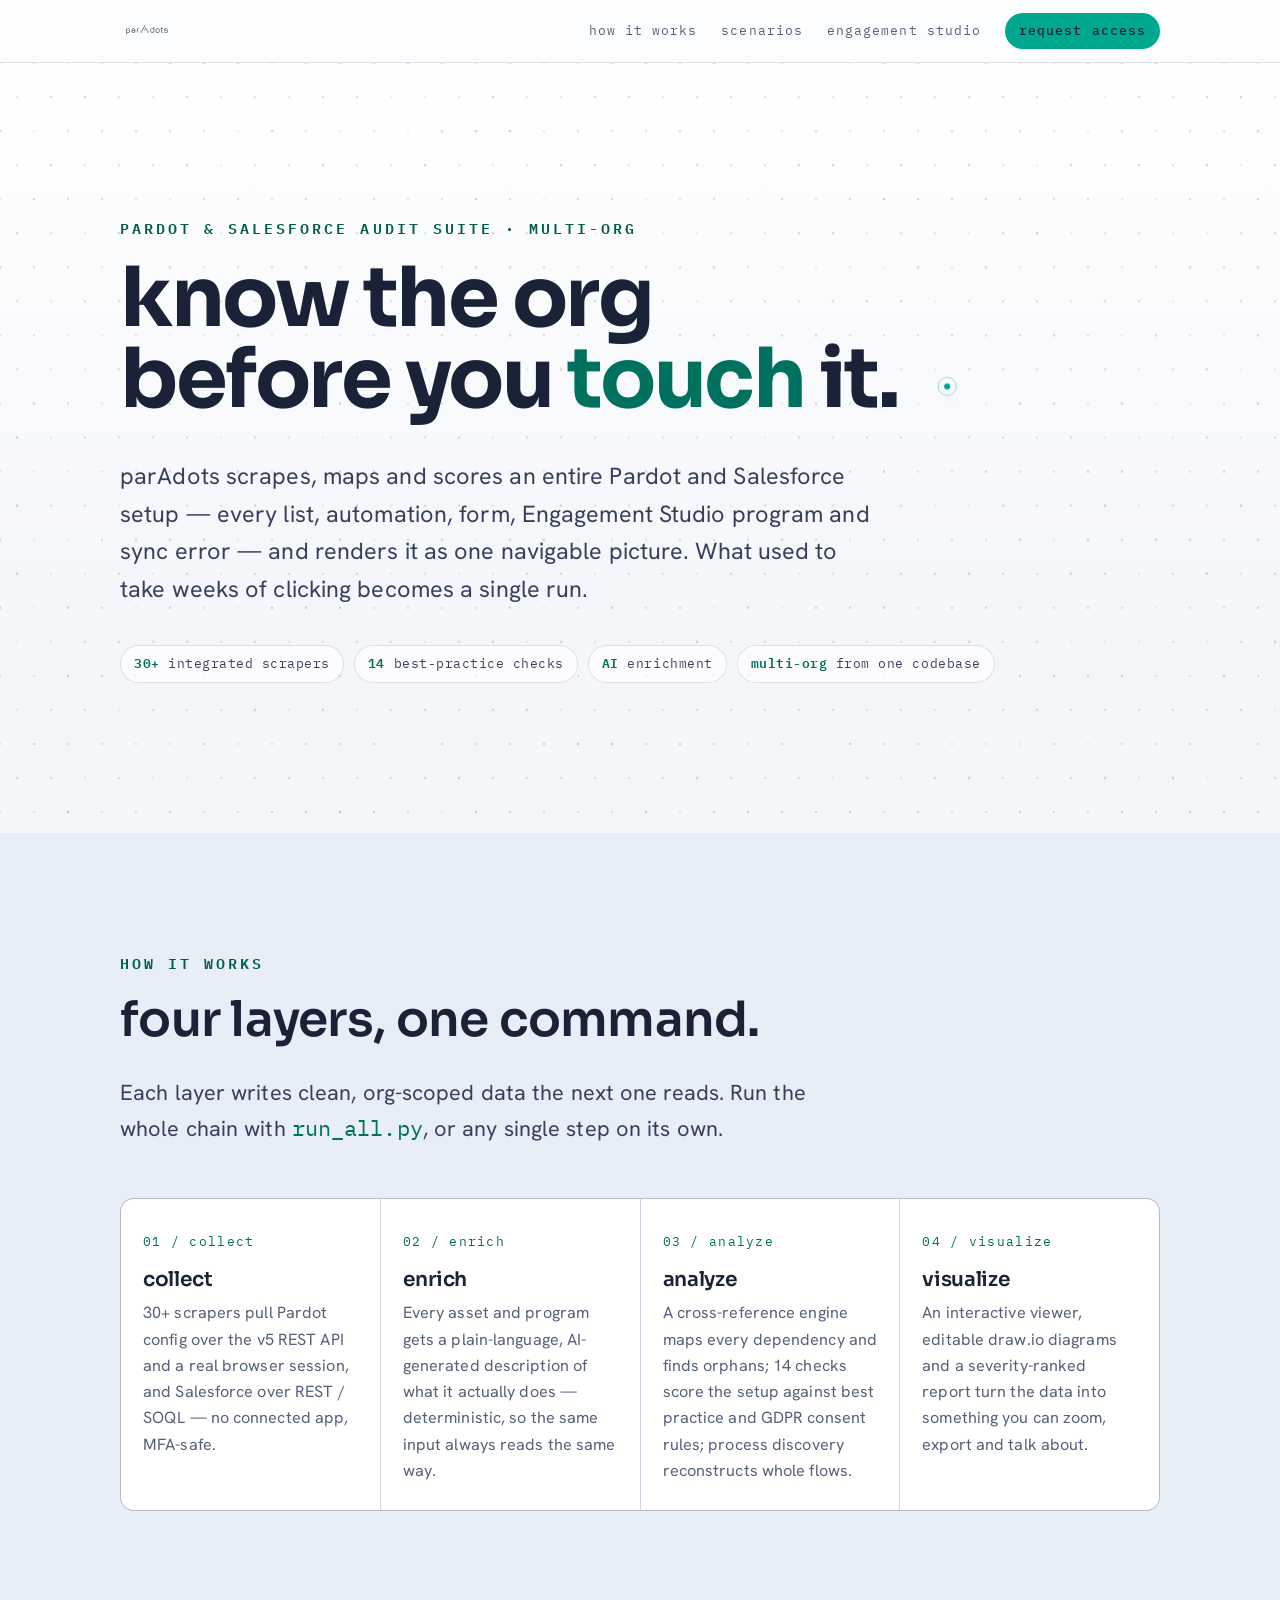
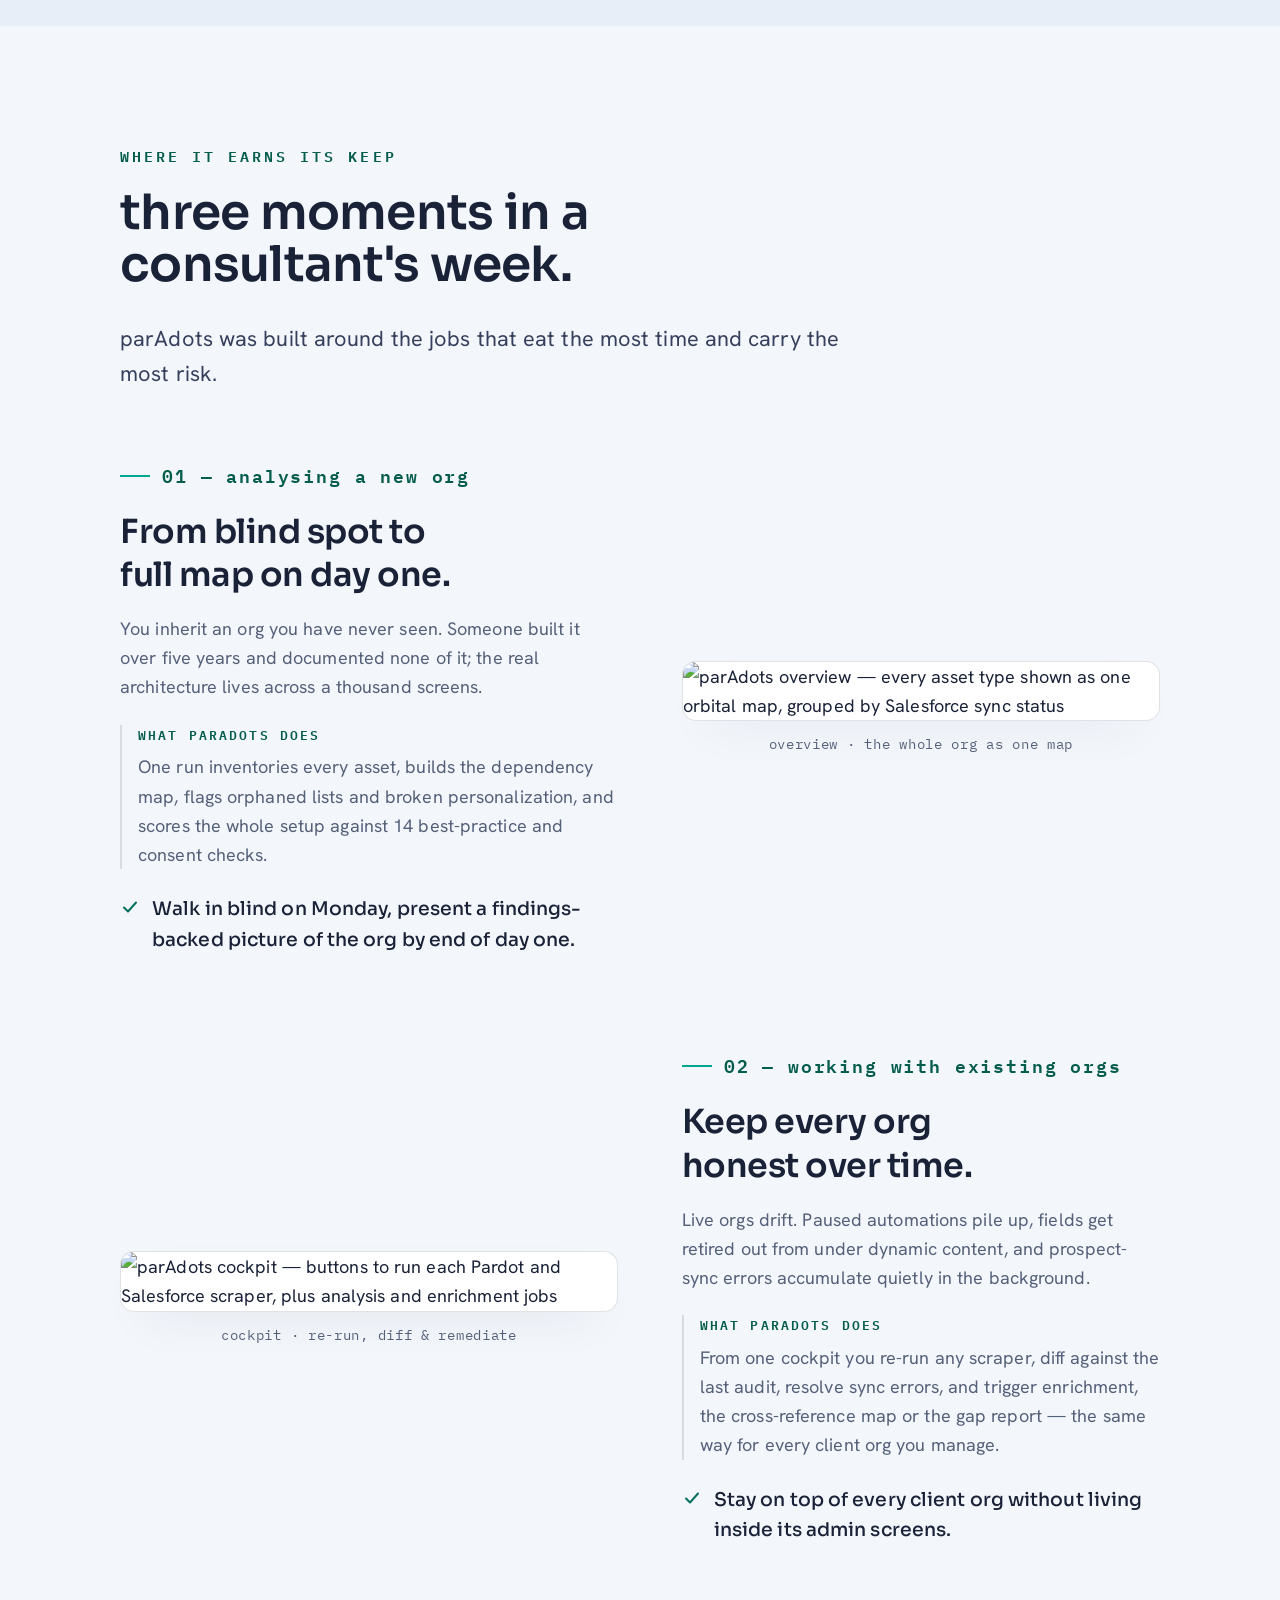
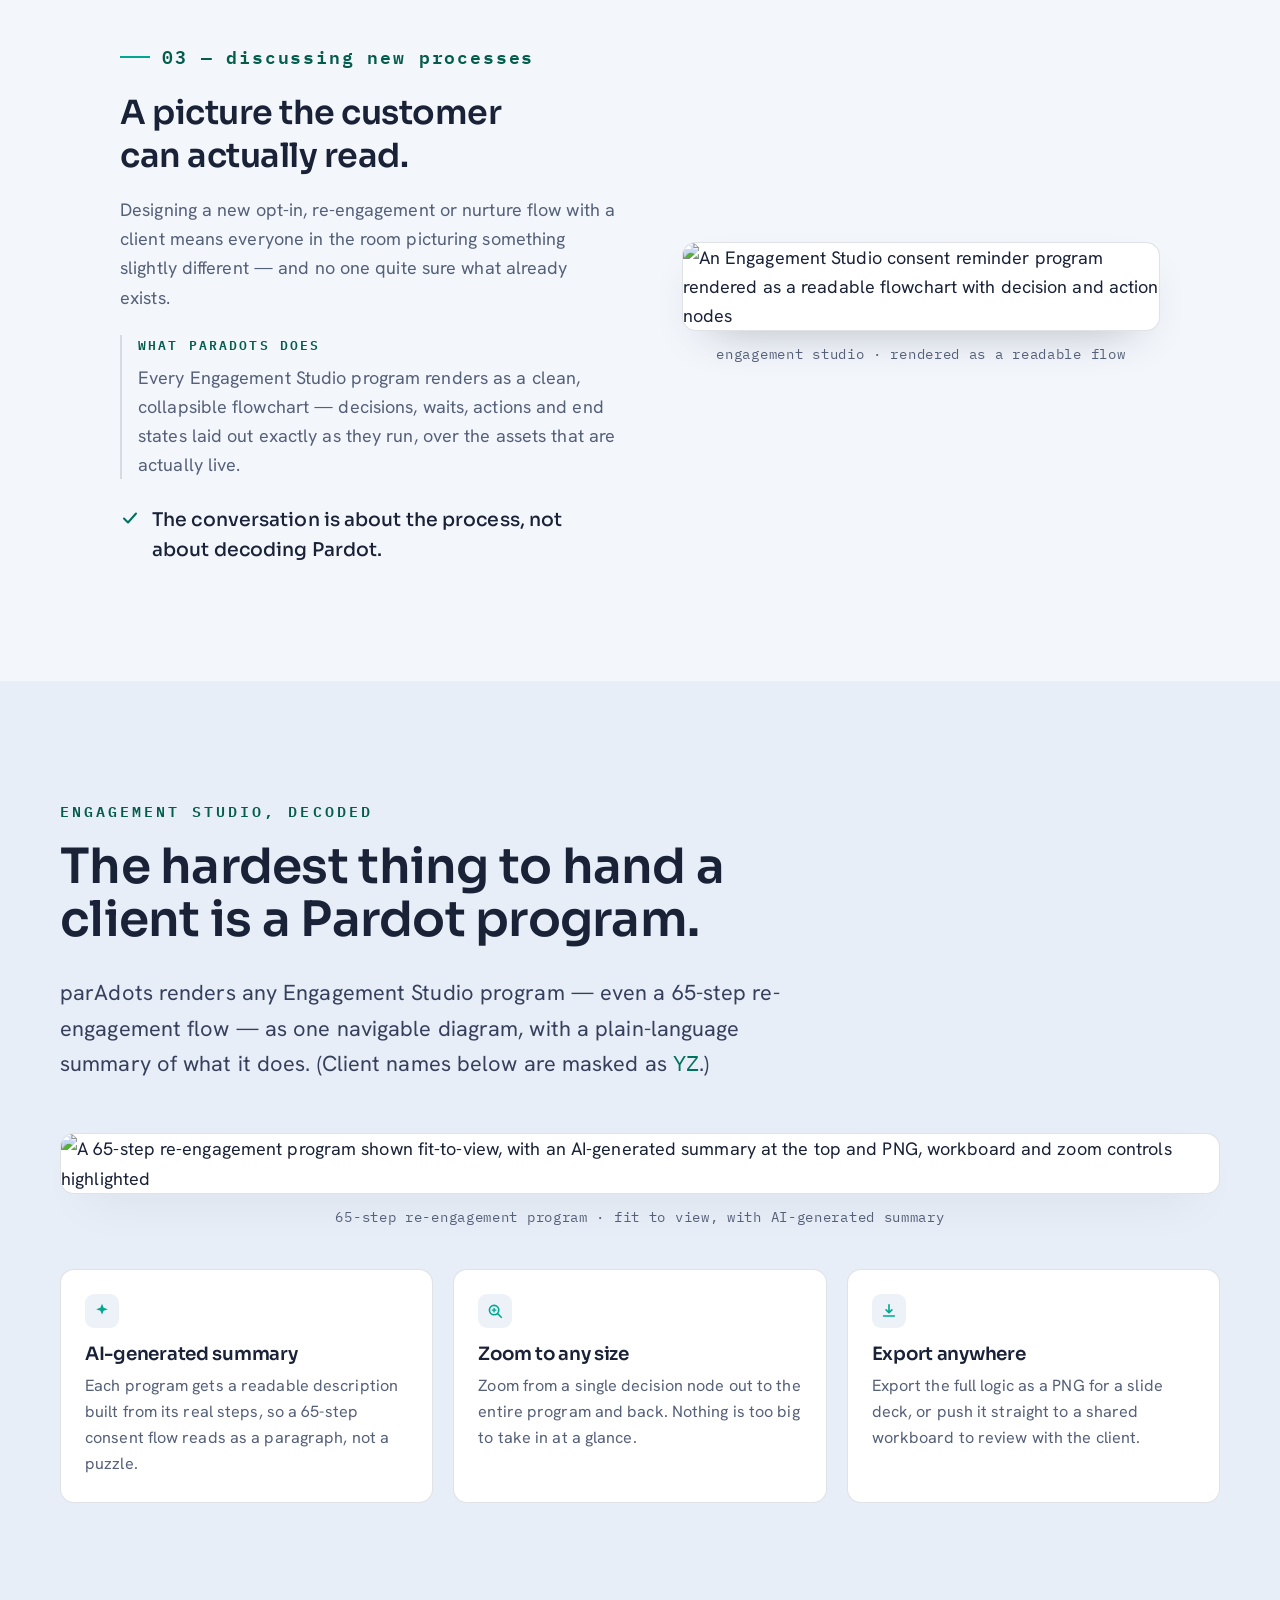
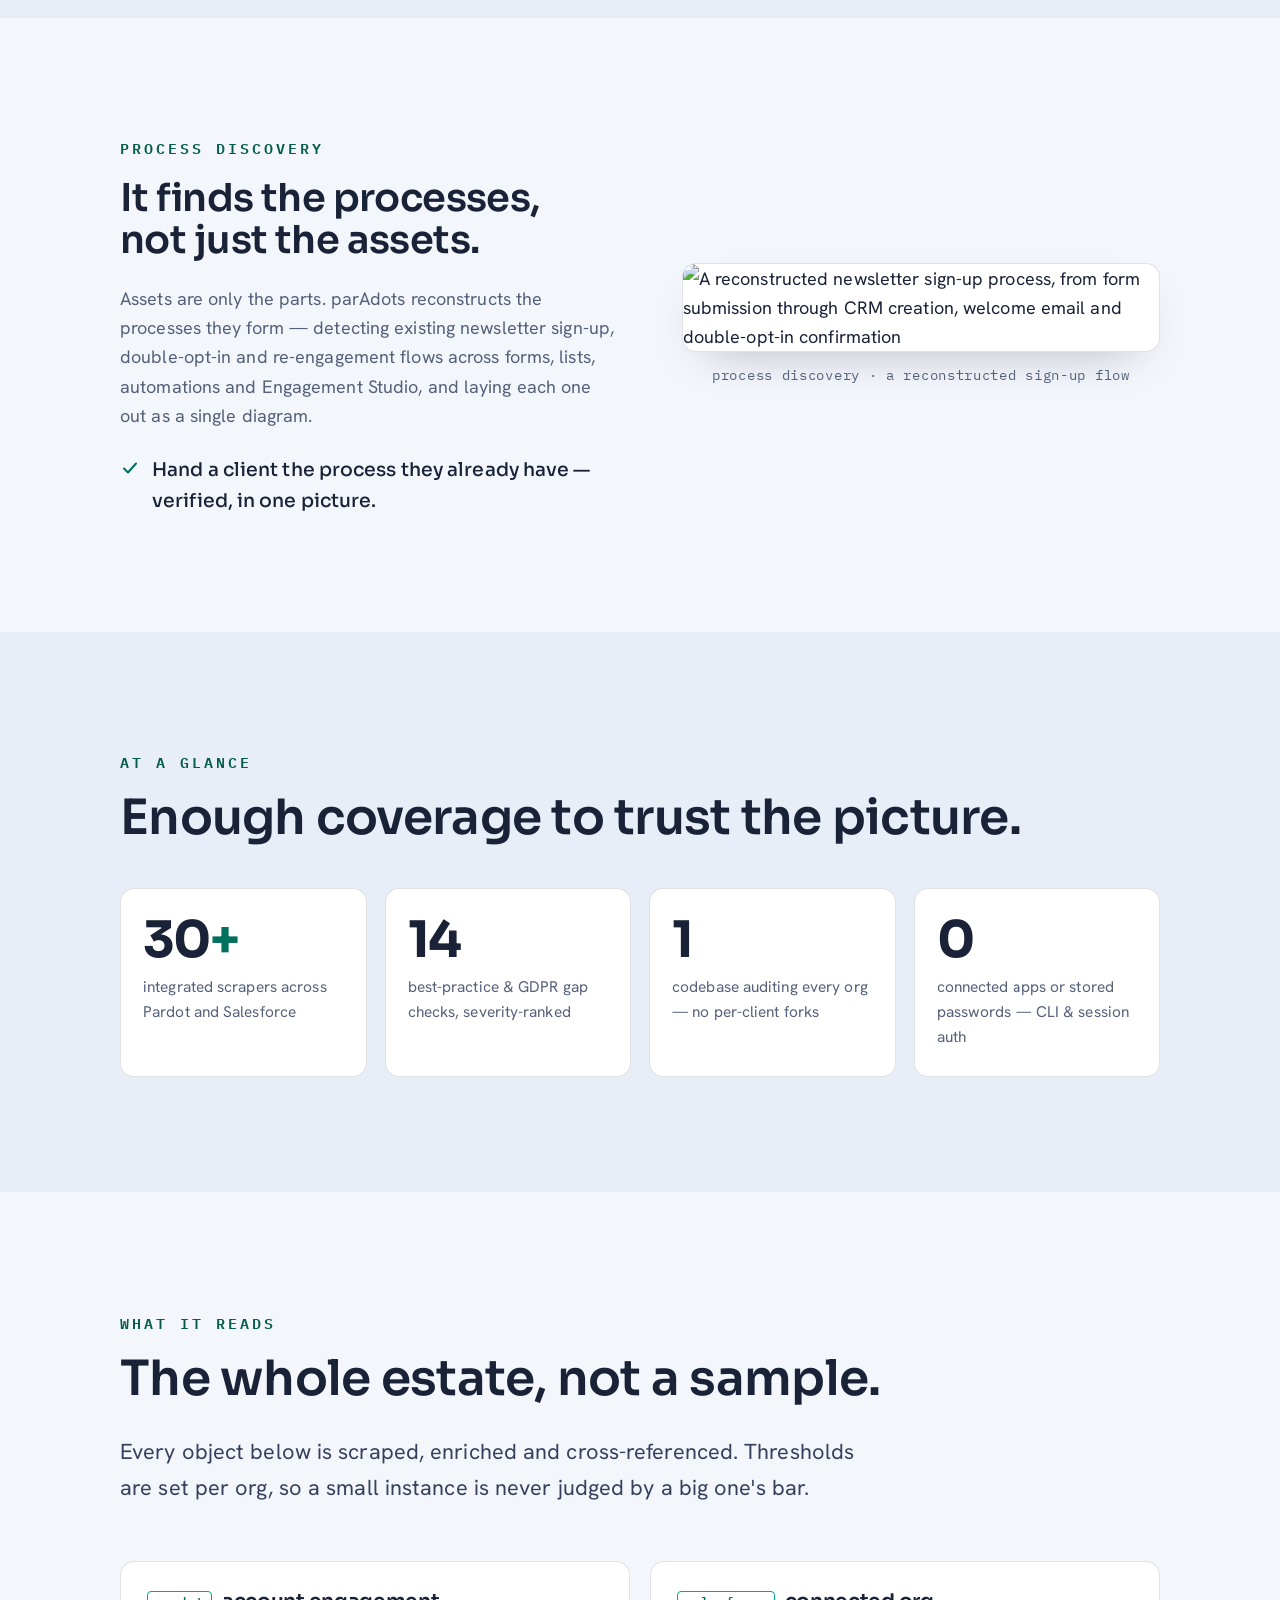
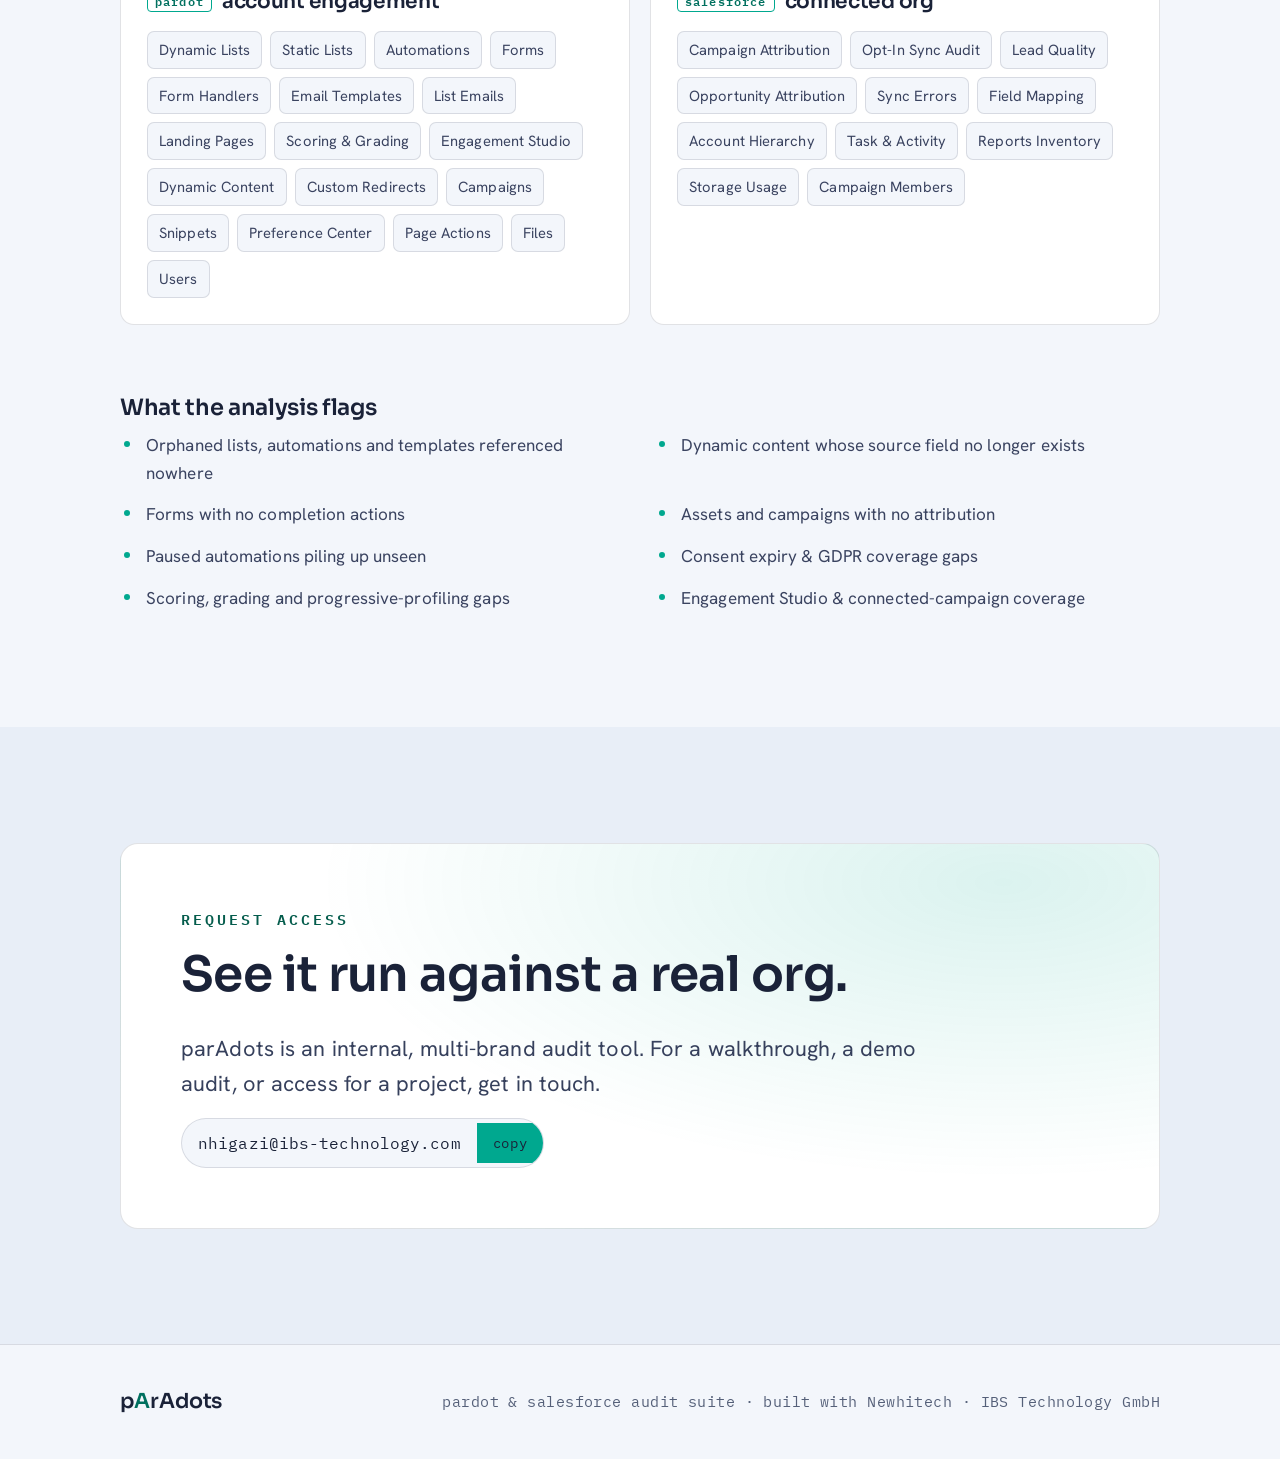
==== index.html @ bcacc41f "Add files via upload" ====
<!doctype html><html><head><meta charset=utf8><meta name=viewport content="width=device-width,initial-scale=1,viewport-fit=cover"><style>:root{color-scheme:light;box-sizing:border-box;padding-top:env(safe-area-inset-top,0px);padding-bottom:env(safe-area-inset-bottom,0px)}html{scroll-padding-top:env(safe-area-inset-top,0px)}body{margin:0;padding:0;font:14px -apple-system,BlinkMacSystemFont,sans-serif;background:#fff;color:#000}img{max-width:100%}[hidden]:not([hidden=until-found i]){display:none!important}</style></head><body>
<title>parAdots</title>
<meta name="claude:viewport-fit-sides" content="cover">
<link rel="preconnect" href="https://fonts.googleapis.com">
<link rel="preconnect" href="https://fonts.gstatic.com" crossorigin>
<link rel="stylesheet" href="https://fonts.googleapis.com/css2?family=Sora:wght@400;500;600;700&family=Hanken+Grotesk:wght@400;500;600&family=IBM+Plex+Mono:wght@400;500&display=swap">
<style>
  /* Layout concept: cool "laboratory paper" ground, navy ink, one rationed teal accent, a
     disciplined dot-grid that is both the brand mark and the thing the product draws. Committed light. */
  :root{
    color-scheme: light;
    --paper:#f3f6fb; --paper-2:#e8eef7; --surface:#ffffff; --surface-2:#edf1f8;
    --accent:#00a88f; --accent-deep:#00705f;
    --ink:#1a2238; --fg:#1a2238; --muted:#556079;
    --line:rgba(26,34,56,0.13); --line-2:rgba(26,34,56,0.07); --dot:rgba(26,34,56,0.16);
    --warn:#d08a1e; --crit:#d6453b; --info:#3f6fc0;
    --maxw:1080px; --r:14px;
    --font-display:'Sora',system-ui,sans-serif;
    --font-body:'Hanken Grotesk',system-ui,sans-serif;
    --font-mono:'IBM Plex Mono',ui-monospace,monospace;
  }
  *{box-sizing:border-box;}
  html{-webkit-text-size-adjust:100%;font-size:18px;}
  body{background:var(--paper);color:var(--fg);font-family:var(--font-body);font-size:1rem;line-height:1.62;letter-spacing:.1px;overflow-x:hidden;}
  body::before{content:"";position:fixed;inset:0 0 auto;height:env(safe-area-inset-top,0px);background:rgba(243,246,251,.94);z-index:60;}
  .wrap{max-width:var(--maxw);margin-inline:auto;padding-left:max(20px,env(safe-area-inset-left,0px));padding-right:max(20px,env(safe-area-inset-right,0px));}
  .wide{max-width:1200px;}
  section{padding-block:clamp(64px,9vw,120px);position:relative;}
  .band-deep{background:var(--paper-2);}
  h1,h2,h3{font-family:var(--font-display);text-wrap:balance;font-weight:600;letter-spacing:-.015em;color:var(--ink);}
  h2{font-size:clamp(1.9rem,3.8vw,2.8rem);line-height:1.08;margin:0 0 .6em;}
  h3{font-size:1.12rem;line-height:1.3;margin:0 0 .4em;font-weight:600;}
  p{margin:0 0 1em;} a{color:inherit;}
  .eyebrow{font-family:var(--font-mono);font-size:.84rem;font-weight:600;letter-spacing:.2em;text-transform:uppercase;color:#045c4c;display:inline-block;margin:0 0 1.1em;}
  .muted{color:var(--muted);}
  .lead{font-size:clamp(1.1rem,1.7vw,1.28rem);color:#36405c;max-width:62ch;}
  .wordmark{font-family:var(--font-display);font-weight:600;letter-spacing:-.01em;color:var(--ink);}
  .wordmark .cap{color:var(--accent-deep);}
  code{font-family:var(--font-mono);color:var(--accent-deep);}

  /* header */
  header{position:sticky;top:env(safe-area-inset-top,0px);z-index:70;background:rgba(255,255,255,.74);backdrop-filter:blur(14px);-webkit-backdrop-filter:blur(14px);border-bottom:1px solid var(--line);}
  .nav{display:flex;align-items:center;gap:20px;height:62px;}
  .brandmark{display:flex;align-items:center;gap:10px;text-decoration:none;}
  .brandmark svg{height:26px;width:auto;display:block;}
  .brandmark svg path,.brandmark svg circle{fill:var(--ink);}
  .brandmark svg circle[fill="#00A88F"]{fill:var(--accent);}
  .nav-links{margin-left:auto;display:flex;gap:24px;align-items:center;}
  .nav-links a{font-family:var(--font-mono);font-size:.74rem;letter-spacing:.08em;text-decoration:none;color:var(--muted);text-transform:lowercase;transition:color .18s;}
  .nav-links a:hover{color:var(--ink);}
  .nav-cta{color:var(--ink)!important;background:var(--accent);padding:7px 14px;border-radius:100px;font-weight:500;}
  .nav-cta:hover{background:#0fbda2;}
  @media(max-width:760px){.nav-links a.hide-sm{display:none;}}

  /* hero */
  .hero{position:relative;overflow:hidden;padding-block:clamp(76px,12vw,150px);background:linear-gradient(180deg,#fff 0%,var(--paper) 72%);}
  #dotfield{position:absolute;inset:0;width:100%;height:100%;z-index:0;}
  .hero .wrap{position:relative;z-index:1;}
  .hero h1{font-size:clamp(2.5rem,7vw,4.6rem);line-height:.98;font-weight:700;letter-spacing:-.03em;margin:0 0 .45em;max-width:16ch;}
  .hero h1 .mark{color:var(--accent-deep);}
  .hero .lead{font-size:clamp(1.08rem,2vw,1.3rem);max-width:58ch;}
  .chips{display:flex;flex-wrap:wrap;gap:10px;margin-top:2em;}
  .chip{font-family:var(--font-mono);font-size:.72rem;letter-spacing:.04em;color:#3a4360;border:1px solid var(--line);border-radius:100px;padding:7px 13px;background:rgba(255,255,255,.7);}
  .chip b{color:var(--accent-deep);font-weight:600;}

  /* pipeline */
  .pipe{display:grid;grid-template-columns:repeat(4,1fr);gap:1px;background:var(--line);border:1px solid var(--line);border-radius:var(--r);overflow:hidden;}
  .pipe .step{background:var(--surface);padding:26px 22px;}
  .pipe .num{font-family:var(--font-mono);font-size:.72rem;color:var(--accent-deep);letter-spacing:.1em;}
  .pipe .step h3{margin-top:12px;}
  .pipe .step p{font-size:.9rem;color:var(--muted);margin:0;}
  @media(max-width:760px){.pipe{grid-template-columns:1fr 1fr;}}
  @media(max-width:440px){.pipe{grid-template-columns:1fr;}}

  /* framed screenshots */
  .frame{border:1px solid var(--line);border-radius:var(--r);overflow:hidden;background:var(--surface);box-shadow:0 18px 50px -28px rgba(26,34,56,.45);}
  .frame img{display:block;width:100%;height:auto;}
  figure{margin:0;}
  figcaption{font-family:var(--font-mono);font-size:.78rem;letter-spacing:.05em;color:var(--muted);margin-top:12px;text-align:center;}

  /* scenarios */
  .scenario{display:grid;grid-template-columns:1.02fr .98fr;gap:clamp(32px,5vw,64px);align-items:center;}
  .scenario.flip .s-art{order:-1;}
  .s-index{font-family:var(--font-mono);font-size:1.02rem;font-weight:600;letter-spacing:.1em;color:#045c4c;margin-bottom:1.1em;display:flex;align-items:center;gap:12px;}
  .s-index::before{content:"";width:30px;height:2px;background:var(--accent);display:inline-block;}
  .s-h{font-family:var(--font-display);font-size:clamp(1.4rem,2.6vw,1.9rem);margin-bottom:.5em;}
  .prob{color:var(--muted);border-left:2px solid var(--line);padding-left:16px;margin:1.3em 0;}
  .prob .label{display:block;font-family:var(--font-mono);font-size:.74rem;font-weight:600;letter-spacing:.16em;text-transform:uppercase;color:#045c4c;margin-bottom:6px;}
  .payoff{display:flex;gap:12px;align-items:flex-start;margin-top:1.4em;}
  .payoff svg{flex:0 0 auto;margin-top:3px;}
  .payoff p{margin:0;font-family:var(--font-display);font-weight:500;font-size:1.05rem;color:var(--ink);}
  .s-art{min-width:0;}
  @media(max-width:820px){.scenario{grid-template-columns:1fr;gap:26px;}.scenario.flip .s-art{order:0;}}

  /* ES showcase */
  .feat3{display:grid;grid-template-columns:repeat(3,1fr);gap:20px;margin-top:40px;}
  .feat{border:1px solid var(--line);border-radius:var(--r);padding:24px;background:var(--surface);}
  .feat .ic{width:34px;height:34px;border-radius:9px;display:flex;align-items:center;justify-content:center;background:var(--surface-2);margin-bottom:14px;}
  .feat h3{font-size:1.02rem;}
  .feat p{font-size:.9rem;color:var(--muted);margin:0;}
  @media(max-width:760px){.feat3{grid-template-columns:1fr;}}

  /* stats */
  .stats{display:grid;grid-template-columns:repeat(4,1fr);gap:18px;}
  .stat{border:1px solid var(--line);border-radius:var(--r);padding:26px 22px;background:var(--surface);}
  .stat .big{font-family:var(--font-display);font-weight:700;font-size:clamp(2rem,4vw,2.8rem);line-height:1;letter-spacing:-.03em;}
  .stat .big .u{color:var(--accent-deep);}
  .stat .cap{font-size:.86rem;color:var(--muted);margin-top:10px;}
  @media(max-width:760px){.stats{grid-template-columns:1fr 1fr;}}

  /* coverage */
  .cov{display:grid;grid-template-columns:1fr 1fr;gap:20px;}
  .cov-col{border:1px solid var(--line);border-radius:var(--r);padding:26px;background:var(--surface);}
  .cov-col h3{display:flex;align-items:center;gap:10px;}
  .cov-col h3 .tag{font-family:var(--font-mono);font-size:.64rem;letter-spacing:.1em;color:var(--accent-deep);border:1px solid var(--accent);border-radius:4px;padding:2px 7px;}
  .tags{display:flex;flex-wrap:wrap;gap:8px;margin-top:16px;}
  .tags span{font-size:.82rem;color:#3a4360;background:var(--paper);border:1px solid var(--line);border-radius:7px;padding:6px 11px;}
  @media(max-width:720px){.cov{grid-template-columns:1fr;}}
  .checks{display:grid;grid-template-columns:1fr 1fr;gap:14px 30px;margin:10px 0 0;padding:0;}
  .checks li{list-style:none;padding-left:26px;position:relative;color:#3a4360;font-size:.95rem;}
  .checks li::before{content:"";position:absolute;left:4px;top:9px;width:6px;height:6px;border-radius:50%;background:var(--accent);}
  @media(max-width:640px){.checks{grid-template-columns:1fr;}}

  /* cta */
  .cta-box{border:1px solid var(--line);border-radius:18px;padding:clamp(32px,6vw,60px);background:radial-gradient(120% 140% at 85% 10%,rgba(0,168,143,.14),transparent 55%),var(--surface);}
  .copyrow{display:inline-flex;align-items:center;margin-top:8px;border:1px solid var(--line);border-radius:100px;overflow:hidden;background:var(--paper);max-width:100%;}
  .copyrow code{font-size:.9rem;padding:11px 16px;color:var(--ink);overflow:hidden;text-overflow:ellipsis;}
  .copyrow button{border:0;background:var(--accent);color:var(--ink);font-family:var(--font-mono);font-size:.78rem;padding:11px 16px;cursor:pointer;letter-spacing:.05em;flex:0 0 auto;}
  .copyrow button:hover{background:#0fbda2;}
  .copyrow button.done{background:var(--surface-2);color:var(--accent-deep);}

  footer{border-top:1px solid var(--line);padding-block:40px;}
  .foot{display:flex;flex-wrap:wrap;gap:14px 30px;align-items:center;justify-content:space-between;}
  .foot .wordmark{font-size:1.15rem;}
  .foot p{margin:0;font-size:.82rem;color:var(--muted);font-family:var(--font-mono);letter-spacing:.03em;}
  :focus-visible{outline:2px solid var(--accent-deep);outline-offset:3px;border-radius:4px;}
  @media(prefers-reduced-motion:reduce){*{animation:none!important;transition:none!important;}}
</style>

<header>
  <div class="wrap nav">
    <a class="brandmark" href="#top" aria-label="parAdots home">
      <svg viewBox="0 0 621.5880213191008 300" role="img" aria-label="parAdots">
        <path transform="translate(64.00,168.00) scale(0.048000,-0.048000)" d="M257 -400Q194 -400 194 -337V905Q194 968 257 968Q320 968 320 905V838Q368 902 450.5 935.0Q533 968 653 968H729Q921 968 1010.5 878.5Q1100 789 1100 597V371Q1100 180 1010.5 90.0Q921 0 729 0H320V-337Q320 -400 257 -400ZM320 126H729Q868 126 921.0 179.5Q974 233 974 371V597Q974 736 921.0 789.0Q868 842 729 842H653Q505 842 417.5 799.0Q330 756 320 665Z"/>
        <path transform="translate(125.63,168.00) scale(0.048000,-0.048000)" d="M485 0Q326 0 250.0 76.0Q174 152 174 311Q174 471 250.0 547.0Q326 623 485 623H930Q926 746 871.5 794.0Q817 842 685 842H569Q451 842 395.5 819.5Q340 797 324 742Q314 712 299.5 698.5Q285 685 256 685Q225 685 207.5 702.5Q190 720 195 750Q214 864 306.0 916.0Q398 968 569 968H685Q877 968 966.5 878.5Q1056 789 1056 597V63Q1056 0 993 0Q930 0 930 63V145Q831 0 597 0ZM485 126H597Q687 126 757.5 145.0Q828 164 873.5 208.0Q919 252 930 327V497H485Q378 497 339.0 458.0Q300 419 300 311Q300 204 339.0 165.0Q378 126 485 126Z"/>
        <path transform="translate(185.87,168.00) scale(0.048000,-0.048000)" d="M257 0Q194 0 194 63V905Q194 968 257 968Q320 968 320 905V777Q375 870 471.0 919.0Q567 968 696 968Q759 968 759 905Q759 842 696 842Q520 842 424.5 767.0Q329 692 320 558V63Q320 0 257 0Z"/>
        <circle cx="283.87" cy="93.27" r="7.27"/><circle cx="270.88" cy="115.76" r="7.27"/><circle cx="296.85" cy="115.76" r="7.27"/><circle cx="257.90" cy="138.24" r="7.27"/>
        <circle cx="283.87" cy="138.24" r="7.27" fill="#00A88F"/>
        <circle cx="309.83" cy="138.24" r="7.27"/><circle cx="244.92" cy="160.73" r="7.27"/><circle cx="322.81" cy="160.73" r="7.27"/>
        <path transform="translate(344.08,168.00) scale(0.048000,-0.048000)" d="M531 0Q340 0 250.0 90.0Q160 180 160 371V597Q160 789 250.0 878.5Q340 968 531 968H940V1331Q940 1394 1003 1394Q1066 1394 1066 1331V63Q1066 0 1003 0Q940 0 940 63V125Q896 64 815.0 32.0Q734 0 607 0ZM531 126H607Q755 126 847.5 170.5Q940 215 940 304V842H531Q393 842 339.5 788.5Q286 735 286 597V371Q286 233 339.5 179.5Q393 126 531 126Z"/>
        <path transform="translate(404.80,168.00) scale(0.048000,-0.048000)" d="M531 0Q340 0 250.0 90.0Q160 180 160 369V597Q160 790 250.0 879.5Q340 969 531 968H695Q887 968 976.5 878.5Q1066 789 1066 597V371Q1066 180 976.5 90.0Q887 0 695 0ZM286 369Q286 232 339.5 179.0Q393 126 531 126H695Q834 126 887.0 179.5Q940 233 940 371V597Q940 736 887.0 789.0Q834 842 695 842H531Q439 843 385.5 820.5Q332 798 309.0 744.5Q286 691 286 597Z"/>
        <path transform="translate(464.80,168.00) scale(0.048000,-0.048000)" d="M594 0Q405 0 317.0 88.0Q229 176 229 363V842H117Q54 842 54 905Q54 968 117 968H229V1160Q229 1223 292 1223Q355 1223 355 1160V968H599Q662 968 662 905Q662 842 599 842H355V363Q355 228 407.0 177.0Q459 126 594 126Q627 126 642.5 110.5Q658 95 658 63Q658 0 594 0Z"/>
        <path transform="translate(502.29,168.00) scale(0.048000,-0.048000)" d="M411 1Q287 1 219.0 53.5Q151 106 135 213Q131 245 148.5 262.5Q166 280 197 280Q228 280 242.5 264.5Q257 249 263 218Q273 167 307.0 147.0Q341 127 411 127H739Q828 127 860.0 159.0Q892 191 892 280Q892 369 860.0 401.0Q828 433 739 433H416Q281 433 214.5 499.0Q148 565 148 700Q148 838 214.0 903.5Q280 969 416 969H729Q959 969 989 770Q995 739 977.5 721.5Q960 704 928 704Q898 704 883.5 719.5Q869 735 862 764Q853 809 823.0 826.0Q793 843 729 843H416Q333 843 303.5 814.0Q274 785 274 700Q274 619 304.0 589.0Q334 559 416 559H739Q881 559 949.5 490.5Q1018 422 1018 280Q1018 138 949.5 69.5Q881 1 739 1Z"/>
      </svg>
    </a>
    <nav class="nav-links">
      <a href="#pipeline" class="hide-sm">how it works</a>
      <a href="#scenarios" class="hide-sm">scenarios</a>
      <a href="#studio" class="hide-sm">engagement studio</a>
      <a href="#access" class="nav-cta">request access</a>
    </nav>
  </div>
</header>

<a id="top"></a>
<section class="hero">
  <canvas id="dotfield" aria-hidden="true"></canvas>
  <div class="wrap">
    <span class="eyebrow">pardot &amp; salesforce audit suite · multi-org</span>
    <h1>know the org before you <span class="mark">touch</span> it.</h1>
    <p class="lead">parAdots scrapes, maps and scores an entire Pardot and Salesforce setup — every list, automation, form, Engagement&nbsp;Studio program and sync error — and renders it as one navigable picture. What used to take weeks of clicking becomes a single run.</p>
    <div class="chips">
      <span class="chip"><b>30+</b> integrated scrapers</span>
      <span class="chip"><b>14</b> best-practice checks</span>
      <span class="chip"><b>AI</b> enrichment</span>
      <span class="chip"><b>multi-org</b> from one codebase</span>
    </div>
  </div>
</section>

<section id="pipeline" class="band-deep">
  <div class="wrap">
    <span class="eyebrow">how it works</span>
    <h2>four layers, one command.</h2>
    <p class="lead" style="margin-bottom:2.4em">Each layer writes clean, org-scoped data the next one reads. Run the whole chain with <code>run_all.py</code>, or any single step on its own.</p>
    <div class="pipe">
      <div class="step"><span class="num">01 / collect</span><h3>collect</h3><p>30+ scrapers pull Pardot config over the v5 REST API and a real browser session, and Salesforce over REST / SOQL — no connected app, MFA-safe.</p></div>
      <div class="step"><span class="num">02 / enrich</span><h3>enrich</h3><p>Every asset and program gets a plain-language, AI-generated description of what it actually does — deterministic, so the same input always reads the same way.</p></div>
      <div class="step"><span class="num">03 / analyze</span><h3>analyze</h3><p>A cross-reference engine maps every dependency and finds orphans; 14 checks score the setup against best practice and GDPR consent rules; process discovery reconstructs whole flows.</p></div>
      <div class="step"><span class="num">04 / visualize</span><h3>visualize</h3><p>An interactive viewer, editable draw.io diagrams and a severity-ranked report turn the data into something you can zoom, export and talk about.</p></div>
    </div>
  </div>
</section>

<section id="scenarios">
  <div class="wrap">
    <span class="eyebrow">where it earns its keep</span>
    <h2 style="max-width:18ch">three moments in a consultant's week.</h2>
    <p class="lead" style="margin-bottom:3.2em">parAdots was built around the jobs that eat the most time and carry the most risk.</p>

    <!-- 1 -->
    <div class="scenario">
      <div class="s-body">
        <div class="s-index">01 — analysing a new org</div>
        <h3 class="s-h">From blind spot to full map on day one.</h3>
        <p class="muted">You inherit an org you have never seen. Someone built it over five years and documented none of it; the real architecture lives across a thousand screens.</p>
        <div class="prob"><span class="label">what parAdots does</span>One run inventories every asset, builds the dependency map, flags orphaned lists and broken personalization, and scores the whole setup against 14 best-practice and consent checks.</div>
        <div class="payoff"><svg width="20" height="20" viewBox="0 0 20 20" fill="none"><path d="M4 10.5l4 4 8-9" stroke="#00705f" stroke-width="2" stroke-linecap="round" stroke-linejoin="round"/></svg><p>Walk in blind on Monday, present a findings-backed picture of the org by end of day one.</p></div>
      </div>
      <div class="s-art"><figure><div class="frame"><img src="shots/overview.jpg" alt="parAdots overview — every asset type shown as one orbital map, grouped by Salesforce sync status" loading="lazy"></div><figcaption>overview · the whole org as one map</figcaption></figure></div>
    </div>

    <!-- 2 -->
    <div class="scenario flip" style="margin-top:clamp(56px,8vw,96px)">
      <div class="s-body">
        <div class="s-index">02 — working with existing orgs</div>
        <h3 class="s-h">Keep every org honest over time.</h3>
        <p class="muted">Live orgs drift. Paused automations pile up, fields get retired out from under dynamic content, and prospect-sync errors accumulate quietly in the background.</p>
        <div class="prob"><span class="label">what parAdots does</span>From one cockpit you re-run any scraper, diff against the last audit, resolve sync errors, and trigger enrichment, the cross-reference map or the gap report — the same way for every client org you manage.</div>
        <div class="payoff"><svg width="20" height="20" viewBox="0 0 20 20" fill="none"><path d="M4 10.5l4 4 8-9" stroke="#00705f" stroke-width="2" stroke-linecap="round" stroke-linejoin="round"/></svg><p>Stay on top of every client org without living inside its admin screens.</p></div>
      </div>
      <div class="s-art"><figure><div class="frame"><img src="shots/cockpit.jpg" alt="parAdots cockpit — buttons to run each Pardot and Salesforce scraper, plus analysis and enrichment jobs" loading="lazy"></div><figcaption>cockpit · re-run, diff &amp; remediate</figcaption></figure></div>
    </div>

    <!-- 3 -->
    <div class="scenario" style="margin-top:clamp(56px,8vw,96px)">
      <div class="s-body">
        <div class="s-index">03 — discussing new processes</div>
        <h3 class="s-h">A picture the customer can actually read.</h3>
        <p class="muted">Designing a new opt-in, re-engagement or nurture flow with a client means everyone in the room picturing something slightly different — and no one quite sure what already exists.</p>
        <div class="prob"><span class="label">what parAdots does</span>Every Engagement Studio program renders as a clean, collapsible flowchart — decisions, waits, actions and end states laid out exactly as they run, over the assets that are actually live.</div>
        <div class="payoff"><svg width="20" height="20" viewBox="0 0 20 20" fill="none"><path d="M4 10.5l4 4 8-9" stroke="#00705f" stroke-width="2" stroke-linecap="round" stroke-linejoin="round"/></svg><p>The conversation is about the process, not about decoding Pardot.</p></div>
      </div>
      <div class="s-art"><figure><div class="frame"><img src="shots/es-flow.jpg" alt="An Engagement Studio consent reminder program rendered as a readable flowchart with decision and action nodes" loading="lazy"></div><figcaption>engagement studio · rendered as a readable flow</figcaption></figure></div>
    </div>
  </div>
</section>

<section id="studio" class="band-deep">
  <div class="wrap wide">
    <span class="eyebrow">engagement studio, decoded</span>
    <h2 style="max-width:20ch">The hardest thing to hand a client is a Pardot program.</h2>
    <p class="lead" style="margin-bottom:2.4em">parAdots renders any Engagement Studio program — even a 65-step re-engagement flow — as one navigable diagram, with a plain-language summary of what it does. (Client names below are masked as <code>YZ</code>.)</p>
    <figure><div class="frame"><img src="shots/es-reeng.jpg" alt="A 65-step re-engagement program shown fit-to-view, with an AI-generated summary at the top and PNG, workboard and zoom controls highlighted" loading="lazy"></div><figcaption>65-step re-engagement program · fit to view, with AI-generated summary</figcaption></figure>
    <div class="feat3">
      <div class="feat">
        <div class="ic"><svg width="18" height="18" viewBox="0 0 20 20" fill="none"><path d="M10 2l1.8 4.4L16.5 8l-4.7 1.6L10 14l-1.8-4.4L3.5 8l4.7-1.6z" fill="#00a88f"/></svg></div>
        <h3>AI-generated summary</h3>
        <p>Each program gets a readable description built from its real steps, so a 65-step consent flow reads as a paragraph, not a puzzle.</p>
      </div>
      <div class="feat">
        <div class="ic"><svg width="18" height="18" viewBox="0 0 20 20" fill="none"><circle cx="9" cy="9" r="5.2" stroke="#00a88f" stroke-width="1.8"/><path d="M13 13l4 4" stroke="#00a88f" stroke-width="1.8" stroke-linecap="round"/><path d="M7 9h4M9 7v4" stroke="#00a88f" stroke-width="1.5" stroke-linecap="round"/></svg></div>
        <h3>Zoom to any size</h3>
        <p>Zoom from a single decision node out to the entire program and back. Nothing is too big to take in at a glance.</p>
      </div>
      <div class="feat">
        <div class="ic"><svg width="18" height="18" viewBox="0 0 20 20" fill="none"><path d="M10 3v9m0 0l-3.2-3.2M10 12l3.2-3.2" stroke="#00a88f" stroke-width="1.8" stroke-linecap="round" stroke-linejoin="round"/><path d="M4 15.5h12" stroke="#00a88f" stroke-width="1.8" stroke-linecap="round"/></svg></div>
        <h3>Export anywhere</h3>
        <p>Export the full logic as a PNG for a slide deck, or push it straight to a shared workboard to review with the client.</p>
      </div>
    </div>
  </div>
</section>

<section id="processes">
  <div class="wrap">
    <div class="scenario">
      <div class="s-body">
        <span class="eyebrow">process discovery</span>
        <h2 style="font-size:clamp(1.6rem,3vw,2.2rem);max-width:16ch">It finds the processes, not just the assets.</h2>
        <p class="muted">Assets are only the parts. parAdots reconstructs the processes they form — detecting existing newsletter sign-up, double-opt-in and re-engagement flows across forms, lists, automations and Engagement Studio, and laying each one out as a single diagram.</p>
        <div class="payoff"><svg width="20" height="20" viewBox="0 0 20 20" fill="none"><path d="M4 10.5l4 4 8-9" stroke="#00705f" stroke-width="2" stroke-linecap="round" stroke-linejoin="round"/></svg><p>Hand a client the process they already have — verified, in one picture.</p></div>
      </div>
      <div class="s-art"><figure><div class="frame"><img src="shots/process.jpg" alt="A reconstructed newsletter sign-up process, from form submission through CRM creation, welcome email and double-opt-in confirmation" loading="lazy"></div><figcaption>process discovery · a reconstructed sign-up flow</figcaption></figure></div>
    </div>
  </div>
</section>

<section id="stats" class="band-deep">
  <div class="wrap">
    <span class="eyebrow">at a glance</span>
    <h2>Enough coverage to trust the picture.</h2>
    <div class="stats" style="margin-top:2.4em">
      <div class="stat"><div class="big">30<span class="u">+</span></div><div class="cap">integrated scrapers across Pardot and Salesforce</div></div>
      <div class="stat"><div class="big">14</div><div class="cap">best-practice &amp; GDPR gap checks, severity-ranked</div></div>
      <div class="stat"><div class="big">1</div><div class="cap">codebase auditing every org — no per-client forks</div></div>
      <div class="stat"><div class="big">0</div><div class="cap">connected apps or stored passwords — CLI &amp; session auth</div></div>
    </div>
  </div>
</section>

<section id="coverage">
  <div class="wrap">
    <span class="eyebrow">what it reads</span>
    <h2>The whole estate, not a sample.</h2>
    <p class="lead" style="margin-bottom:2.6em">Every object below is scraped, enriched and cross-referenced. Thresholds are set per org, so a small instance is never judged by a big one's bar.</p>
    <div class="cov">
      <div class="cov-col"><h3><span class="tag">pardot</span> account engagement</h3>
        <div class="tags"><span>Dynamic Lists</span><span>Static Lists</span><span>Automations</span><span>Forms</span><span>Form Handlers</span><span>Email Templates</span><span>List Emails</span><span>Landing Pages</span><span>Scoring &amp; Grading</span><span>Engagement Studio</span><span>Dynamic Content</span><span>Custom Redirects</span><span>Campaigns</span><span>Snippets</span><span>Preference Center</span><span>Page Actions</span><span>Files</span><span>Users</span></div>
      </div>
      <div class="cov-col"><h3><span class="tag">salesforce</span> connected org</h3>
        <div class="tags"><span>Campaign Attribution</span><span>Opt-In Sync Audit</span><span>Lead Quality</span><span>Opportunity Attribution</span><span>Sync Errors</span><span>Field Mapping</span><span>Account Hierarchy</span><span>Task &amp; Activity</span><span>Reports Inventory</span><span>Storage Usage</span><span>Campaign Members</span></div>
      </div>
    </div>
    <h3 style="margin-top:3em;font-family:var(--font-display);font-size:1.25rem">What the analysis flags</h3>
    <ul class="checks">
      <li>Orphaned lists, automations and templates referenced nowhere</li>
      <li>Dynamic content whose source field no longer exists</li>
      <li>Forms with no completion actions</li>
      <li>Assets and campaigns with no attribution</li>
      <li>Paused automations piling up unseen</li>
      <li>Consent expiry &amp; GDPR coverage gaps</li>
      <li>Scoring, grading and progressive-profiling gaps</li>
      <li>Engagement Studio &amp; connected-campaign coverage</li>
    </ul>
  </div>
</section>

<section id="access" class="band-deep">
  <div class="wrap">
    <div class="cta-box">
      <span class="eyebrow">request access</span>
      <h2 style="max-width:20ch">See it run against a real org.</h2>
      <p class="lead" style="margin-bottom:.4em">parAdots is an internal, multi-brand audit tool. For a walkthrough, a demo audit, or access for a project, get in touch.</p>
      <div class="copyrow"><code id="email">nhigazi@ibs-technology.com</code><button id="copybtn" type="button" aria-label="Copy email address">copy</button></div>
    </div>
  </div>
</section>

<footer>
  <div class="wrap foot">
    <span class="wordmark">p<span class="cap">A</span>r&#8202;Adots</span>
    <p>pardot &amp; salesforce audit suite · built with Newhitech · IBS Technology GmbH</p>
  </div>
</footer>

<script>
  (function(){
    var canvas=document.getElementById('dotfield'); if(!canvas) return;
    var ctx=canvas.getContext('2d');
    var reduce=window.matchMedia&&window.matchMedia('(prefers-reduced-motion: reduce)').matches;
    var dpr=Math.min(window.devicePixelRatio||1,2),dots=[],anomaly=null,gap=34,raf=null;
    function build(){var w=canvas.clientWidth,h=canvas.clientHeight;canvas.width=w*dpr;canvas.height=h*dpr;ctx.setTransform(dpr,0,0,dpr,0,0);dots=[];var cols=Math.ceil(w/gap)+1,rows=Math.ceil(h/gap)+1;for(var r=0;r<rows;r++){for(var c=0;c<cols;c++){dots.push({x:c*gap+(r%2?gap/2:0),y:r*gap,base:.08+Math.random()*.1,ph:Math.random()*Math.PI*2});}}anomaly={x:w*.74,y:h*.42};}
    function draw(t){var w=canvas.clientWidth,h=canvas.clientHeight;ctx.clearRect(0,0,w,h);for(var i=0;i<dots.length;i++){var d=dots[i];var o=d.base+(reduce?0:Math.sin(t/1600+d.ph)*.03);ctx.beginPath();ctx.arc(d.x,d.y,1.3,0,Math.PI*2);ctx.fillStyle='rgba(26,34,56,'+Math.max(.03,o).toFixed(3)+')';ctx.fill();}if(anomaly){var pulse=reduce?3.4:3.1+Math.sin(t/900)*.9;ctx.beginPath();ctx.arc(anomaly.x,anomaly.y,pulse,0,Math.PI*2);ctx.fillStyle='#00a88f';ctx.fill();ctx.beginPath();ctx.arc(anomaly.x,anomaly.y,pulse+6,0,Math.PI*2);ctx.strokeStyle='rgba(0,168,143,.4)';ctx.lineWidth=1;ctx.stroke();}if(!reduce)raf=requestAnimationFrame(draw);}
    function start(){build();if(raf)cancelAnimationFrame(raf);if(reduce){draw(0);}else{raf=requestAnimationFrame(draw);}}
    var to;window.addEventListener('resize',function(){clearTimeout(to);to=setTimeout(start,180);});start();
  })();
  (function(){
    var btn=document.getElementById('copybtn'),email=document.getElementById('email'); if(!btn||!email) return;
    btn.addEventListener('click',function(){var text=email.textContent.trim();function ok(){btn.textContent='copied';btn.classList.add('done');setTimeout(function(){btn.textContent='copy';btn.classList.remove('done');},1800);}if(navigator.clipboard&&navigator.clipboard.writeText){navigator.clipboard.writeText(text).then(ok).catch(sel);}else{sel();}function sel(){try{var r=document.createRange();r.selectNodeContents(email);var s=window.getSelection();s.removeAllRanges();s.addRange(r);ok();}catch(e){}}});
  })();
</script>

</body></html>
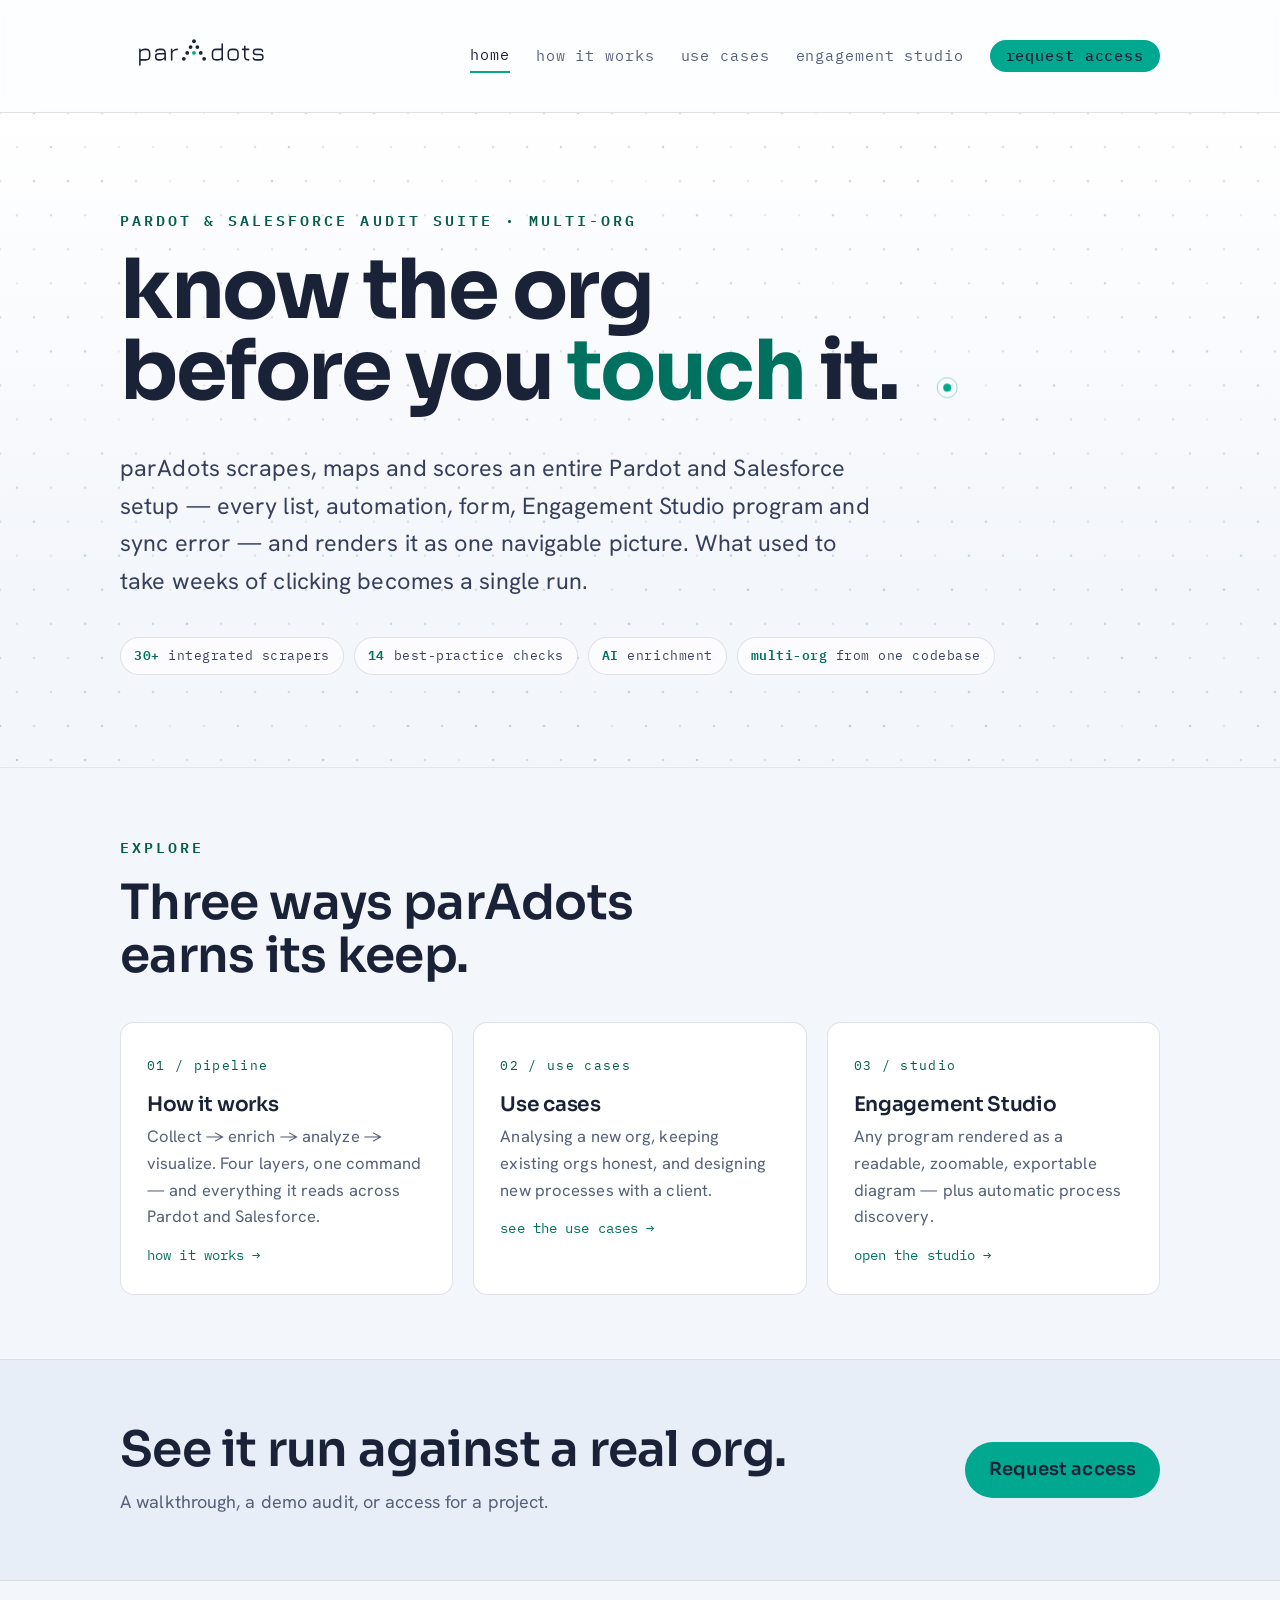
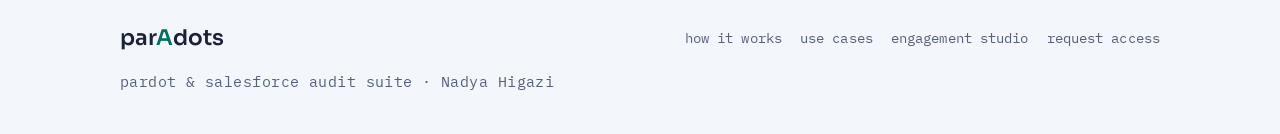
==== commit a726057c: "Add files via upload" ====
--- a/index.html
+++ b/index.html
@@ -1,168 +1,31 @@
-<!doctype html><html><head><meta charset=utf8><meta name=viewport content="width=device-width,initial-scale=1,viewport-fit=cover"><style>:root{color-scheme:light;box-sizing:border-box;padding-top:env(safe-area-inset-top,0px);padding-bottom:env(safe-area-inset-bottom,0px)}html{scroll-padding-top:env(safe-area-inset-top,0px)}body{margin:0;padding:0;font:14px -apple-system,BlinkMacSystemFont,sans-serif;background:#fff;color:#000}img{max-width:100%}[hidden]:not([hidden=until-found i]){display:none!important}</style></head><body>
+<!doctype html>
+<html lang="en">
+<head>
+<meta charset="utf-8">
+<meta name="viewport" content="width=device-width, initial-scale=1">
 <title>parAdots</title>
-<meta name="claude:viewport-fit-sides" content="cover">
+<meta name="description" content="parAdots — multi-org Pardot & Salesforce audit suite. Scrape, map, score and visualise an entire org.">
+<link rel="icon" href="assets/parAdots-logo.svg">
 <link rel="preconnect" href="https://fonts.googleapis.com">
 <link rel="preconnect" href="https://fonts.gstatic.com" crossorigin>
 <link rel="stylesheet" href="https://fonts.googleapis.com/css2?family=Sora:wght@400;500;600;700&family=Hanken+Grotesk:wght@400;500;600&family=IBM+Plex+Mono:wght@400;500&display=swap">
-<style>
-  /* Layout concept: cool "laboratory paper" ground, navy ink, one rationed teal accent, a
-     disciplined dot-grid that is both the brand mark and the thing the product draws. Committed light. */
-  :root{
-    color-scheme: light;
-    --paper:#f3f6fb; --paper-2:#e8eef7; --surface:#ffffff; --surface-2:#edf1f8;
-    --accent:#00a88f; --accent-deep:#00705f;
-    --ink:#1a2238; --fg:#1a2238; --muted:#556079;
-    --line:rgba(26,34,56,0.13); --line-2:rgba(26,34,56,0.07); --dot:rgba(26,34,56,0.16);
-    --warn:#d08a1e; --crit:#d6453b; --info:#3f6fc0;
-    --maxw:1080px; --r:14px;
-    --font-display:'Sora',system-ui,sans-serif;
-    --font-body:'Hanken Grotesk',system-ui,sans-serif;
-    --font-mono:'IBM Plex Mono',ui-monospace,monospace;
-  }
-  *{box-sizing:border-box;}
-  html{-webkit-text-size-adjust:100%;font-size:18px;}
-  body{background:var(--paper);color:var(--fg);font-family:var(--font-body);font-size:1rem;line-height:1.62;letter-spacing:.1px;overflow-x:hidden;}
-  body::before{content:"";position:fixed;inset:0 0 auto;height:env(safe-area-inset-top,0px);background:rgba(243,246,251,.94);z-index:60;}
-  .wrap{max-width:var(--maxw);margin-inline:auto;padding-left:max(20px,env(safe-area-inset-left,0px));padding-right:max(20px,env(safe-area-inset-right,0px));}
-  .wide{max-width:1200px;}
-  section{padding-block:clamp(64px,9vw,120px);position:relative;}
-  .band-deep{background:var(--paper-2);}
-  h1,h2,h3{font-family:var(--font-display);text-wrap:balance;font-weight:600;letter-spacing:-.015em;color:var(--ink);}
-  h2{font-size:clamp(1.9rem,3.8vw,2.8rem);line-height:1.08;margin:0 0 .6em;}
-  h3{font-size:1.12rem;line-height:1.3;margin:0 0 .4em;font-weight:600;}
-  p{margin:0 0 1em;} a{color:inherit;}
-  .eyebrow{font-family:var(--font-mono);font-size:.84rem;font-weight:600;letter-spacing:.2em;text-transform:uppercase;color:#045c4c;display:inline-block;margin:0 0 1.1em;}
-  .muted{color:var(--muted);}
-  .lead{font-size:clamp(1.1rem,1.7vw,1.28rem);color:#36405c;max-width:62ch;}
-  .wordmark{font-family:var(--font-display);font-weight:600;letter-spacing:-.01em;color:var(--ink);}
-  .wordmark .cap{color:var(--accent-deep);}
-  code{font-family:var(--font-mono);color:var(--accent-deep);}
-
-  /* header */
-  header{position:sticky;top:env(safe-area-inset-top,0px);z-index:70;background:rgba(255,255,255,.74);backdrop-filter:blur(14px);-webkit-backdrop-filter:blur(14px);border-bottom:1px solid var(--line);}
-  .nav{display:flex;align-items:center;gap:20px;height:62px;}
-  .brandmark{display:flex;align-items:center;gap:10px;text-decoration:none;}
-  .brandmark svg{height:26px;width:auto;display:block;}
-  .brandmark svg path,.brandmark svg circle{fill:var(--ink);}
-  .brandmark svg circle[fill="#00A88F"]{fill:var(--accent);}
-  .nav-links{margin-left:auto;display:flex;gap:24px;align-items:center;}
-  .nav-links a{font-family:var(--font-mono);font-size:.74rem;letter-spacing:.08em;text-decoration:none;color:var(--muted);text-transform:lowercase;transition:color .18s;}
-  .nav-links a:hover{color:var(--ink);}
-  .nav-cta{color:var(--ink)!important;background:var(--accent);padding:7px 14px;border-radius:100px;font-weight:500;}
-  .nav-cta:hover{background:#0fbda2;}
-  @media(max-width:760px){.nav-links a.hide-sm{display:none;}}
-
-  /* hero */
-  .hero{position:relative;overflow:hidden;padding-block:clamp(76px,12vw,150px);background:linear-gradient(180deg,#fff 0%,var(--paper) 72%);}
-  #dotfield{position:absolute;inset:0;width:100%;height:100%;z-index:0;}
-  .hero .wrap{position:relative;z-index:1;}
-  .hero h1{font-size:clamp(2.5rem,7vw,4.6rem);line-height:.98;font-weight:700;letter-spacing:-.03em;margin:0 0 .45em;max-width:16ch;}
-  .hero h1 .mark{color:var(--accent-deep);}
-  .hero .lead{font-size:clamp(1.08rem,2vw,1.3rem);max-width:58ch;}
-  .chips{display:flex;flex-wrap:wrap;gap:10px;margin-top:2em;}
-  .chip{font-family:var(--font-mono);font-size:.72rem;letter-spacing:.04em;color:#3a4360;border:1px solid var(--line);border-radius:100px;padding:7px 13px;background:rgba(255,255,255,.7);}
-  .chip b{color:var(--accent-deep);font-weight:600;}
-
-  /* pipeline */
-  .pipe{display:grid;grid-template-columns:repeat(4,1fr);gap:1px;background:var(--line);border:1px solid var(--line);border-radius:var(--r);overflow:hidden;}
-  .pipe .step{background:var(--surface);padding:26px 22px;}
-  .pipe .num{font-family:var(--font-mono);font-size:.72rem;color:var(--accent-deep);letter-spacing:.1em;}
-  .pipe .step h3{margin-top:12px;}
-  .pipe .step p{font-size:.9rem;color:var(--muted);margin:0;}
-  @media(max-width:760px){.pipe{grid-template-columns:1fr 1fr;}}
-  @media(max-width:440px){.pipe{grid-template-columns:1fr;}}
-
-  /* framed screenshots */
-  .frame{border:1px solid var(--line);border-radius:var(--r);overflow:hidden;background:var(--surface);box-shadow:0 18px 50px -28px rgba(26,34,56,.45);}
-  .frame img{display:block;width:100%;height:auto;}
-  figure{margin:0;}
-  figcaption{font-family:var(--font-mono);font-size:.78rem;letter-spacing:.05em;color:var(--muted);margin-top:12px;text-align:center;}
-
-  /* scenarios */
-  .scenario{display:grid;grid-template-columns:1.02fr .98fr;gap:clamp(32px,5vw,64px);align-items:center;}
-  .scenario.flip .s-art{order:-1;}
-  .s-index{font-family:var(--font-mono);font-size:1.02rem;font-weight:600;letter-spacing:.1em;color:#045c4c;margin-bottom:1.1em;display:flex;align-items:center;gap:12px;}
-  .s-index::before{content:"";width:30px;height:2px;background:var(--accent);display:inline-block;}
-  .s-h{font-family:var(--font-display);font-size:clamp(1.4rem,2.6vw,1.9rem);margin-bottom:.5em;}
-  .prob{color:var(--muted);border-left:2px solid var(--line);padding-left:16px;margin:1.3em 0;}
-  .prob .label{display:block;font-family:var(--font-mono);font-size:.74rem;font-weight:600;letter-spacing:.16em;text-transform:uppercase;color:#045c4c;margin-bottom:6px;}
-  .payoff{display:flex;gap:12px;align-items:flex-start;margin-top:1.4em;}
-  .payoff svg{flex:0 0 auto;margin-top:3px;}
-  .payoff p{margin:0;font-family:var(--font-display);font-weight:500;font-size:1.05rem;color:var(--ink);}
-  .s-art{min-width:0;}
-  @media(max-width:820px){.scenario{grid-template-columns:1fr;gap:26px;}.scenario.flip .s-art{order:0;}}
-
-  /* ES showcase */
-  .feat3{display:grid;grid-template-columns:repeat(3,1fr);gap:20px;margin-top:40px;}
-  .feat{border:1px solid var(--line);border-radius:var(--r);padding:24px;background:var(--surface);}
-  .feat .ic{width:34px;height:34px;border-radius:9px;display:flex;align-items:center;justify-content:center;background:var(--surface-2);margin-bottom:14px;}
-  .feat h3{font-size:1.02rem;}
-  .feat p{font-size:.9rem;color:var(--muted);margin:0;}
-  @media(max-width:760px){.feat3{grid-template-columns:1fr;}}
-
-  /* stats */
-  .stats{display:grid;grid-template-columns:repeat(4,1fr);gap:18px;}
-  .stat{border:1px solid var(--line);border-radius:var(--r);padding:26px 22px;background:var(--surface);}
-  .stat .big{font-family:var(--font-display);font-weight:700;font-size:clamp(2rem,4vw,2.8rem);line-height:1;letter-spacing:-.03em;}
-  .stat .big .u{color:var(--accent-deep);}
-  .stat .cap{font-size:.86rem;color:var(--muted);margin-top:10px;}
-  @media(max-width:760px){.stats{grid-template-columns:1fr 1fr;}}
-
-  /* coverage */
-  .cov{display:grid;grid-template-columns:1fr 1fr;gap:20px;}
-  .cov-col{border:1px solid var(--line);border-radius:var(--r);padding:26px;background:var(--surface);}
-  .cov-col h3{display:flex;align-items:center;gap:10px;}
-  .cov-col h3 .tag{font-family:var(--font-mono);font-size:.64rem;letter-spacing:.1em;color:var(--accent-deep);border:1px solid var(--accent);border-radius:4px;padding:2px 7px;}
-  .tags{display:flex;flex-wrap:wrap;gap:8px;margin-top:16px;}
-  .tags span{font-size:.82rem;color:#3a4360;background:var(--paper);border:1px solid var(--line);border-radius:7px;padding:6px 11px;}
-  @media(max-width:720px){.cov{grid-template-columns:1fr;}}
-  .checks{display:grid;grid-template-columns:1fr 1fr;gap:14px 30px;margin:10px 0 0;padding:0;}
-  .checks li{list-style:none;padding-left:26px;position:relative;color:#3a4360;font-size:.95rem;}
-  .checks li::before{content:"";position:absolute;left:4px;top:9px;width:6px;height:6px;border-radius:50%;background:var(--accent);}
-  @media(max-width:640px){.checks{grid-template-columns:1fr;}}
-
-  /* cta */
-  .cta-box{border:1px solid var(--line);border-radius:18px;padding:clamp(32px,6vw,60px);background:radial-gradient(120% 140% at 85% 10%,rgba(0,168,143,.14),transparent 55%),var(--surface);}
-  .copyrow{display:inline-flex;align-items:center;margin-top:8px;border:1px solid var(--line);border-radius:100px;overflow:hidden;background:var(--paper);max-width:100%;}
-  .copyrow code{font-size:.9rem;padding:11px 16px;color:var(--ink);overflow:hidden;text-overflow:ellipsis;}
-  .copyrow button{border:0;background:var(--accent);color:var(--ink);font-family:var(--font-mono);font-size:.78rem;padding:11px 16px;cursor:pointer;letter-spacing:.05em;flex:0 0 auto;}
-  .copyrow button:hover{background:#0fbda2;}
-  .copyrow button.done{background:var(--surface-2);color:var(--accent-deep);}
-
-  footer{border-top:1px solid var(--line);padding-block:40px;}
-  .foot{display:flex;flex-wrap:wrap;gap:14px 30px;align-items:center;justify-content:space-between;}
-  .foot .wordmark{font-size:1.15rem;}
-  .foot p{margin:0;font-size:.82rem;color:var(--muted);font-family:var(--font-mono);letter-spacing:.03em;}
-  :focus-visible{outline:2px solid var(--accent-deep);outline-offset:3px;border-radius:4px;}
-  @media(prefers-reduced-motion:reduce){*{animation:none!important;transition:none!important;}}
-</style>
+<link rel="stylesheet" href="styles.css">
+</head>
+<body>
 
 <header>
   <div class="wrap nav">
-    <a class="brandmark" href="#top" aria-label="parAdots home">
-      <svg viewBox="0 0 621.5880213191008 300" role="img" aria-label="parAdots">
-        <path transform="translate(64.00,168.00) scale(0.048000,-0.048000)" d="M257 -400Q194 -400 194 -337V905Q194 968 257 968Q320 968 320 905V838Q368 902 450.5 935.0Q533 968 653 968H729Q921 968 1010.5 878.5Q1100 789 1100 597V371Q1100 180 1010.5 90.0Q921 0 729 0H320V-337Q320 -400 257 -400ZM320 126H729Q868 126 921.0 179.5Q974 233 974 371V597Q974 736 921.0 789.0Q868 842 729 842H653Q505 842 417.5 799.0Q330 756 320 665Z"/>
-        <path transform="translate(125.63,168.00) scale(0.048000,-0.048000)" d="M485 0Q326 0 250.0 76.0Q174 152 174 311Q174 471 250.0 547.0Q326 623 485 623H930Q926 746 871.5 794.0Q817 842 685 842H569Q451 842 395.5 819.5Q340 797 324 742Q314 712 299.5 698.5Q285 685 256 685Q225 685 207.5 702.5Q190 720 195 750Q214 864 306.0 916.0Q398 968 569 968H685Q877 968 966.5 878.5Q1056 789 1056 597V63Q1056 0 993 0Q930 0 930 63V145Q831 0 597 0ZM485 126H597Q687 126 757.5 145.0Q828 164 873.5 208.0Q919 252 930 327V497H485Q378 497 339.0 458.0Q300 419 300 311Q300 204 339.0 165.0Q378 126 485 126Z"/>
-        <path transform="translate(185.87,168.00) scale(0.048000,-0.048000)" d="M257 0Q194 0 194 63V905Q194 968 257 968Q320 968 320 905V777Q375 870 471.0 919.0Q567 968 696 968Q759 968 759 905Q759 842 696 842Q520 842 424.5 767.0Q329 692 320 558V63Q320 0 257 0Z"/>
-        <circle cx="283.87" cy="93.27" r="7.27"/><circle cx="270.88" cy="115.76" r="7.27"/><circle cx="296.85" cy="115.76" r="7.27"/><circle cx="257.90" cy="138.24" r="7.27"/>
-        <circle cx="283.87" cy="138.24" r="7.27" fill="#00A88F"/>
-        <circle cx="309.83" cy="138.24" r="7.27"/><circle cx="244.92" cy="160.73" r="7.27"/><circle cx="322.81" cy="160.73" r="7.27"/>
-        <path transform="translate(344.08,168.00) scale(0.048000,-0.048000)" d="M531 0Q340 0 250.0 90.0Q160 180 160 371V597Q160 789 250.0 878.5Q340 968 531 968H940V1331Q940 1394 1003 1394Q1066 1394 1066 1331V63Q1066 0 1003 0Q940 0 940 63V125Q896 64 815.0 32.0Q734 0 607 0ZM531 126H607Q755 126 847.5 170.5Q940 215 940 304V842H531Q393 842 339.5 788.5Q286 735 286 597V371Q286 233 339.5 179.5Q393 126 531 126Z"/>
-        <path transform="translate(404.80,168.00) scale(0.048000,-0.048000)" d="M531 0Q340 0 250.0 90.0Q160 180 160 369V597Q160 790 250.0 879.5Q340 969 531 968H695Q887 968 976.5 878.5Q1066 789 1066 597V371Q1066 180 976.5 90.0Q887 0 695 0ZM286 369Q286 232 339.5 179.0Q393 126 531 126H695Q834 126 887.0 179.5Q940 233 940 371V597Q940 736 887.0 789.0Q834 842 695 842H531Q439 843 385.5 820.5Q332 798 309.0 744.5Q286 691 286 597Z"/>
-        <path transform="translate(464.80,168.00) scale(0.048000,-0.048000)" d="M594 0Q405 0 317.0 88.0Q229 176 229 363V842H117Q54 842 54 905Q54 968 117 968H229V1160Q229 1223 292 1223Q355 1223 355 1160V968H599Q662 968 662 905Q662 842 599 842H355V363Q355 228 407.0 177.0Q459 126 594 126Q627 126 642.5 110.5Q658 95 658 63Q658 0 594 0Z"/>
-        <path transform="translate(502.29,168.00) scale(0.048000,-0.048000)" d="M411 1Q287 1 219.0 53.5Q151 106 135 213Q131 245 148.5 262.5Q166 280 197 280Q228 280 242.5 264.5Q257 249 263 218Q273 167 307.0 147.0Q341 127 411 127H739Q828 127 860.0 159.0Q892 191 892 280Q892 369 860.0 401.0Q828 433 739 433H416Q281 433 214.5 499.0Q148 565 148 700Q148 838 214.0 903.5Q280 969 416 969H729Q959 969 989 770Q995 739 977.5 721.5Q960 704 928 704Q898 704 883.5 719.5Q869 735 862 764Q853 809 823.0 826.0Q793 843 729 843H416Q333 843 303.5 814.0Q274 785 274 700Q274 619 304.0 589.0Q334 559 416 559H739Q881 559 949.5 490.5Q1018 422 1018 280Q1018 138 949.5 69.5Q881 1 739 1Z"/>
-      </svg>
-    </a>
+    <a class="brandmark" href="index.html" aria-label="parAdots home"><img src="assets/parAdots-logo.svg" alt="parAdots"></a>
     <nav class="nav-links">
-      <a href="#pipeline" class="hide-sm">how it works</a>
-      <a href="#scenarios" class="hide-sm">scenarios</a>
-      <a href="#studio" class="hide-sm">engagement studio</a>
-      <a href="#access" class="nav-cta">request access</a>
+      <a href="index.html" class="active">home</a>
+      <a href="how-it-works.html" class="hide-sm">how it works</a>
+      <a href="scenarios.html" class="hide-sm">use cases</a>
+      <a href="engagement-studio.html" class="hide-sm">engagement studio</a>
+      <a href="request-access.html" class="nav-cta">request access</a>
     </nav>
   </div>
 </header>
 
-<a id="top"></a>
 <section class="hero">
   <canvas id="dotfield" aria-hidden="true"></canvas>
   <div class="wrap">
@@ -178,177 +41,67 @@
   </div>
 </section>
 
-<section id="pipeline" class="band-deep">
+<section>
   <div class="wrap">
-    <span class="eyebrow">how it works</span>
-    <h2>four layers, one command.</h2>
-    <p class="lead" style="margin-bottom:2.4em">Each layer writes clean, org-scoped data the next one reads. Run the whole chain with <code>run_all.py</code>, or any single step on its own.</p>
-    <div class="pipe">
-      <div class="step"><span class="num">01 / collect</span><h3>collect</h3><p>30+ scrapers pull Pardot config over the v5 REST API and a real browser session, and Salesforce over REST / SOQL — no connected app, MFA-safe.</p></div>
-      <div class="step"><span class="num">02 / enrich</span><h3>enrich</h3><p>Every asset and program gets a plain-language, AI-generated description of what it actually does — deterministic, so the same input always reads the same way.</p></div>
-      <div class="step"><span class="num">03 / analyze</span><h3>analyze</h3><p>A cross-reference engine maps every dependency and finds orphans; 14 checks score the setup against best practice and GDPR consent rules; process discovery reconstructs whole flows.</p></div>
-      <div class="step"><span class="num">04 / visualize</span><h3>visualize</h3><p>An interactive viewer, editable draw.io diagrams and a severity-ranked report turn the data into something you can zoom, export and talk about.</p></div>
+    <span class="eyebrow">explore</span>
+    <h2 style="max-width:16ch">Three ways parAdots earns its keep.</h2>
+    <div class="cards">
+      <a class="card" href="how-it-works.html">
+        <span class="num">01 / pipeline</span>
+        <h3>How it works</h3>
+        <p>Collect → enrich → analyze → visualize. Four layers, one command — and everything it reads across Pardot and Salesforce.</p>
+        <span class="go">how it works →</span>
+      </a>
+      <a class="card" href="scenarios.html">
+        <span class="num">02 / use cases</span>
+        <h3>Use cases</h3>
+        <p>Analysing a new org, keeping existing orgs honest, and designing new processes with a client.</p>
+        <span class="go">see the use cases →</span>
+      </a>
+      <a class="card" href="engagement-studio.html">
+        <span class="num">03 / studio</span>
+        <h3>Engagement Studio</h3>
+        <p>Any program rendered as a readable, zoomable, exportable diagram — plus automatic process discovery.</p>
+        <span class="go">open the studio →</span>
+      </a>
     </div>
   </div>
 </section>
 
-<section id="scenarios">
-  <div class="wrap">
-    <span class="eyebrow">where it earns its keep</span>
-    <h2 style="max-width:18ch">three moments in a consultant's week.</h2>
-    <p class="lead" style="margin-bottom:3.2em">parAdots was built around the jobs that eat the most time and carry the most risk.</p>
-
-    <!-- 1 -->
-    <div class="scenario">
-      <div class="s-body">
-        <div class="s-index">01 — analysing a new org</div>
-        <h3 class="s-h">From blind spot to full map on day one.</h3>
-        <p class="muted">You inherit an org you have never seen. Someone built it over five years and documented none of it; the real architecture lives across a thousand screens.</p>
-        <div class="prob"><span class="label">what parAdots does</span>One run inventories every asset, builds the dependency map, flags orphaned lists and broken personalization, and scores the whole setup against 14 best-practice and consent checks.</div>
-        <div class="payoff"><svg width="20" height="20" viewBox="0 0 20 20" fill="none"><path d="M4 10.5l4 4 8-9" stroke="#00705f" stroke-width="2" stroke-linecap="round" stroke-linejoin="round"/></svg><p>Walk in blind on Monday, present a findings-backed picture of the org by end of day one.</p></div>
-      </div>
-      <div class="s-art"><figure><div class="frame"><img src="shots/overview.jpg" alt="parAdots overview — every asset type shown as one orbital map, grouped by Salesforce sync status" loading="lazy"></div><figcaption>overview · the whole org as one map</figcaption></figure></div>
+<section class="band-deep">
+  <div class="wrap" style="display:flex;flex-wrap:wrap;gap:20px 36px;align-items:center;justify-content:space-between">
+    <div style="min-width:0">
+      <h2 style="margin:0 0 .2em">See it run against a real org.</h2>
+      <p class="muted" style="margin:0">A walkthrough, a demo audit, or access for a project.</p>
     </div>
-
-    <!-- 2 -->
-    <div class="scenario flip" style="margin-top:clamp(56px,8vw,96px)">
-      <div class="s-body">
-        <div class="s-index">02 — working with existing orgs</div>
-        <h3 class="s-h">Keep every org honest over time.</h3>
-        <p class="muted">Live orgs drift. Paused automations pile up, fields get retired out from under dynamic content, and prospect-sync errors accumulate quietly in the background.</p>
-        <div class="prob"><span class="label">what parAdots does</span>From one cockpit you re-run any scraper, diff against the last audit, resolve sync errors, and trigger enrichment, the cross-reference map or the gap report — the same way for every client org you manage.</div>
-        <div class="payoff"><svg width="20" height="20" viewBox="0 0 20 20" fill="none"><path d="M4 10.5l4 4 8-9" stroke="#00705f" stroke-width="2" stroke-linecap="round" stroke-linejoin="round"/></svg><p>Stay on top of every client org without living inside its admin screens.</p></div>
-      </div>
-      <div class="s-art"><figure><div class="frame"><img src="shots/cockpit.jpg" alt="parAdots cockpit — buttons to run each Pardot and Salesforce scraper, plus analysis and enrichment jobs" loading="lazy"></div><figcaption>cockpit · re-run, diff &amp; remediate</figcaption></figure></div>
-    </div>
-
-    <!-- 3 -->
-    <div class="scenario" style="margin-top:clamp(56px,8vw,96px)">
-      <div class="s-body">
-        <div class="s-index">03 — discussing new processes</div>
-        <h3 class="s-h">A picture the customer can actually read.</h3>
-        <p class="muted">Designing a new opt-in, re-engagement or nurture flow with a client means everyone in the room picturing something slightly different — and no one quite sure what already exists.</p>
-        <div class="prob"><span class="label">what parAdots does</span>Every Engagement Studio program renders as a clean, collapsible flowchart — decisions, waits, actions and end states laid out exactly as they run, over the assets that are actually live.</div>
-        <div class="payoff"><svg width="20" height="20" viewBox="0 0 20 20" fill="none"><path d="M4 10.5l4 4 8-9" stroke="#00705f" stroke-width="2" stroke-linecap="round" stroke-linejoin="round"/></svg><p>The conversation is about the process, not about decoding Pardot.</p></div>
-      </div>
-      <div class="s-art"><figure><div class="frame"><img src="shots/es-flow.jpg" alt="An Engagement Studio consent reminder program rendered as a readable flowchart with decision and action nodes" loading="lazy"></div><figcaption>engagement studio · rendered as a readable flow</figcaption></figure></div>
-    </div>
-  </div>
-</section>
-
-<section id="studio" class="band-deep">
-  <div class="wrap wide">
-    <span class="eyebrow">engagement studio, decoded</span>
-    <h2 style="max-width:20ch">The hardest thing to hand a client is a Pardot program.</h2>
-    <p class="lead" style="margin-bottom:2.4em">parAdots renders any Engagement Studio program — even a 65-step re-engagement flow — as one navigable diagram, with a plain-language summary of what it does. (Client names below are masked as <code>YZ</code>.)</p>
-    <figure><div class="frame"><img src="shots/es-reeng.jpg" alt="A 65-step re-engagement program shown fit-to-view, with an AI-generated summary at the top and PNG, workboard and zoom controls highlighted" loading="lazy"></div><figcaption>65-step re-engagement program · fit to view, with AI-generated summary</figcaption></figure>
-    <div class="feat3">
-      <div class="feat">
-        <div class="ic"><svg width="18" height="18" viewBox="0 0 20 20" fill="none"><path d="M10 2l1.8 4.4L16.5 8l-4.7 1.6L10 14l-1.8-4.4L3.5 8l4.7-1.6z" fill="#00a88f"/></svg></div>
-        <h3>AI-generated summary</h3>
-        <p>Each program gets a readable description built from its real steps, so a 65-step consent flow reads as a paragraph, not a puzzle.</p>
-      </div>
-      <div class="feat">
-        <div class="ic"><svg width="18" height="18" viewBox="0 0 20 20" fill="none"><circle cx="9" cy="9" r="5.2" stroke="#00a88f" stroke-width="1.8"/><path d="M13 13l4 4" stroke="#00a88f" stroke-width="1.8" stroke-linecap="round"/><path d="M7 9h4M9 7v4" stroke="#00a88f" stroke-width="1.5" stroke-linecap="round"/></svg></div>
-        <h3>Zoom to any size</h3>
-        <p>Zoom from a single decision node out to the entire program and back. Nothing is too big to take in at a glance.</p>
-      </div>
-      <div class="feat">
-        <div class="ic"><svg width="18" height="18" viewBox="0 0 20 20" fill="none"><path d="M10 3v9m0 0l-3.2-3.2M10 12l3.2-3.2" stroke="#00a88f" stroke-width="1.8" stroke-linecap="round" stroke-linejoin="round"/><path d="M4 15.5h12" stroke="#00a88f" stroke-width="1.8" stroke-linecap="round"/></svg></div>
-        <h3>Export anywhere</h3>
-        <p>Export the full logic as a PNG for a slide deck, or push it straight to a shared workboard to review with the client.</p>
-      </div>
-    </div>
-  </div>
-</section>
-
-<section id="processes">
-  <div class="wrap">
-    <div class="scenario">
-      <div class="s-body">
-        <span class="eyebrow">process discovery</span>
-        <h2 style="font-size:clamp(1.6rem,3vw,2.2rem);max-width:16ch">It finds the processes, not just the assets.</h2>
-        <p class="muted">Assets are only the parts. parAdots reconstructs the processes they form — detecting existing newsletter sign-up, double-opt-in and re-engagement flows across forms, lists, automations and Engagement Studio, and laying each one out as a single diagram.</p>
-        <div class="payoff"><svg width="20" height="20" viewBox="0 0 20 20" fill="none"><path d="M4 10.5l4 4 8-9" stroke="#00705f" stroke-width="2" stroke-linecap="round" stroke-linejoin="round"/></svg><p>Hand a client the process they already have — verified, in one picture.</p></div>
-      </div>
-      <div class="s-art"><figure><div class="frame"><img src="shots/process.jpg" alt="A reconstructed newsletter sign-up process, from form submission through CRM creation, welcome email and double-opt-in confirmation" loading="lazy"></div><figcaption>process discovery · a reconstructed sign-up flow</figcaption></figure></div>
-    </div>
-  </div>
-</section>
-
-<section id="stats" class="band-deep">
-  <div class="wrap">
-    <span class="eyebrow">at a glance</span>
-    <h2>Enough coverage to trust the picture.</h2>
-    <div class="stats" style="margin-top:2.4em">
-      <div class="stat"><div class="big">30<span class="u">+</span></div><div class="cap">integrated scrapers across Pardot and Salesforce</div></div>
-      <div class="stat"><div class="big">14</div><div class="cap">best-practice &amp; GDPR gap checks, severity-ranked</div></div>
-      <div class="stat"><div class="big">1</div><div class="cap">codebase auditing every org — no per-client forks</div></div>
-      <div class="stat"><div class="big">0</div><div class="cap">connected apps or stored passwords — CLI &amp; session auth</div></div>
-    </div>
-  </div>
-</section>
-
-<section id="coverage">
-  <div class="wrap">
-    <span class="eyebrow">what it reads</span>
-    <h2>The whole estate, not a sample.</h2>
-    <p class="lead" style="margin-bottom:2.6em">Every object below is scraped, enriched and cross-referenced. Thresholds are set per org, so a small instance is never judged by a big one's bar.</p>
-    <div class="cov">
-      <div class="cov-col"><h3><span class="tag">pardot</span> account engagement</h3>
-        <div class="tags"><span>Dynamic Lists</span><span>Static Lists</span><span>Automations</span><span>Forms</span><span>Form Handlers</span><span>Email Templates</span><span>List Emails</span><span>Landing Pages</span><span>Scoring &amp; Grading</span><span>Engagement Studio</span><span>Dynamic Content</span><span>Custom Redirects</span><span>Campaigns</span><span>Snippets</span><span>Preference Center</span><span>Page Actions</span><span>Files</span><span>Users</span></div>
-      </div>
-      <div class="cov-col"><h3><span class="tag">salesforce</span> connected org</h3>
-        <div class="tags"><span>Campaign Attribution</span><span>Opt-In Sync Audit</span><span>Lead Quality</span><span>Opportunity Attribution</span><span>Sync Errors</span><span>Field Mapping</span><span>Account Hierarchy</span><span>Task &amp; Activity</span><span>Reports Inventory</span><span>Storage Usage</span><span>Campaign Members</span></div>
-      </div>
-    </div>
-    <h3 style="margin-top:3em;font-family:var(--font-display);font-size:1.25rem">What the analysis flags</h3>
-    <ul class="checks">
-      <li>Orphaned lists, automations and templates referenced nowhere</li>
-      <li>Dynamic content whose source field no longer exists</li>
-      <li>Forms with no completion actions</li>
-      <li>Assets and campaigns with no attribution</li>
-      <li>Paused automations piling up unseen</li>
-      <li>Consent expiry &amp; GDPR coverage gaps</li>
-      <li>Scoring, grading and progressive-profiling gaps</li>
-      <li>Engagement Studio &amp; connected-campaign coverage</li>
-    </ul>
-  </div>
-</section>
-
-<section id="access" class="band-deep">
-  <div class="wrap">
-    <div class="cta-box">
-      <span class="eyebrow">request access</span>
-      <h2 style="max-width:20ch">See it run against a real org.</h2>
-      <p class="lead" style="margin-bottom:.4em">parAdots is an internal, multi-brand audit tool. For a walkthrough, a demo audit, or access for a project, get in touch.</p>
-      <div class="copyrow"><code id="email">nhigazi@ibs-technology.com</code><button id="copybtn" type="button" aria-label="Copy email address">copy</button></div>
-    </div>
+    <a class="btn" href="request-access.html">Request access</a>
   </div>
 </section>
 
 <footer>
   <div class="wrap foot">
-    <span class="wordmark">p<span class="cap">A</span>r&#8202;Adots</span>
-    <p>pardot &amp; salesforce audit suite · built with Newhitech · IBS Technology GmbH</p>
+    <span class="wordmark">par<span class="cap">A</span>dots</span>
+    <nav>
+      <a href="how-it-works.html">how it works</a>
+      <a href="scenarios.html">use cases</a>
+      <a href="engagement-studio.html">engagement studio</a>
+      <a href="request-access.html">request access</a>
+    </nav>
+    <p>pardot &amp; salesforce audit suite · Nadya Higazi</p>
   </div>
 </footer>
 
 <script>
-  (function(){
-    var canvas=document.getElementById('dotfield'); if(!canvas) return;
-    var ctx=canvas.getContext('2d');
-    var reduce=window.matchMedia&&window.matchMedia('(prefers-reduced-motion: reduce)').matches;
-    var dpr=Math.min(window.devicePixelRatio||1,2),dots=[],anomaly=null,gap=34,raf=null;
-    function build(){var w=canvas.clientWidth,h=canvas.clientHeight;canvas.width=w*dpr;canvas.height=h*dpr;ctx.setTransform(dpr,0,0,dpr,0,0);dots=[];var cols=Math.ceil(w/gap)+1,rows=Math.ceil(h/gap)+1;for(var r=0;r<rows;r++){for(var c=0;c<cols;c++){dots.push({x:c*gap+(r%2?gap/2:0),y:r*gap,base:.08+Math.random()*.1,ph:Math.random()*Math.PI*2});}}anomaly={x:w*.74,y:h*.42};}
-    function draw(t){var w=canvas.clientWidth,h=canvas.clientHeight;ctx.clearRect(0,0,w,h);for(var i=0;i<dots.length;i++){var d=dots[i];var o=d.base+(reduce?0:Math.sin(t/1600+d.ph)*.03);ctx.beginPath();ctx.arc(d.x,d.y,1.3,0,Math.PI*2);ctx.fillStyle='rgba(26,34,56,'+Math.max(.03,o).toFixed(3)+')';ctx.fill();}if(anomaly){var pulse=reduce?3.4:3.1+Math.sin(t/900)*.9;ctx.beginPath();ctx.arc(anomaly.x,anomaly.y,pulse,0,Math.PI*2);ctx.fillStyle='#00a88f';ctx.fill();ctx.beginPath();ctx.arc(anomaly.x,anomaly.y,pulse+6,0,Math.PI*2);ctx.strokeStyle='rgba(0,168,143,.4)';ctx.lineWidth=1;ctx.stroke();}if(!reduce)raf=requestAnimationFrame(draw);}
-    function start(){build();if(raf)cancelAnimationFrame(raf);if(reduce){draw(0);}else{raf=requestAnimationFrame(draw);}}
-    var to;window.addEventListener('resize',function(){clearTimeout(to);to=setTimeout(start,180);});start();
-  })();
-  (function(){
-    var btn=document.getElementById('copybtn'),email=document.getElementById('email'); if(!btn||!email) return;
-    btn.addEventListener('click',function(){var text=email.textContent.trim();function ok(){btn.textContent='copied';btn.classList.add('done');setTimeout(function(){btn.textContent='copy';btn.classList.remove('done');},1800);}if(navigator.clipboard&&navigator.clipboard.writeText){navigator.clipboard.writeText(text).then(ok).catch(sel);}else{sel();}function sel(){try{var r=document.createRange();r.selectNodeContents(email);var s=window.getSelection();s.removeAllRanges();s.addRange(r);ok();}catch(e){}}});
-  })();
+(function(){
+  var canvas=document.getElementById('dotfield'); if(!canvas) return;
+  var ctx=canvas.getContext('2d');
+  var reduce=window.matchMedia&&window.matchMedia('(prefers-reduced-motion: reduce)').matches;
+  var dpr=Math.min(window.devicePixelRatio||1,2),dots=[],anomaly=null,gap=34,raf=null;
+  function build(){var w=canvas.clientWidth,h=canvas.clientHeight;canvas.width=w*dpr;canvas.height=h*dpr;ctx.setTransform(dpr,0,0,dpr,0,0);dots=[];var cols=Math.ceil(w/gap)+1,rows=Math.ceil(h/gap)+1;for(var r=0;r<rows;r++){for(var c=0;c<cols;c++){dots.push({x:c*gap+(r%2?gap/2:0),y:r*gap,base:.08+Math.random()*.1,ph:Math.random()*Math.PI*2});}}anomaly={x:w*.74,y:h*.42};}
+  function draw(t){var w=canvas.clientWidth,h=canvas.clientHeight;ctx.clearRect(0,0,w,h);for(var i=0;i<dots.length;i++){var d=dots[i];var o=d.base+(reduce?0:Math.sin(t/1600+d.ph)*.03);ctx.beginPath();ctx.arc(d.x,d.y,1.3,0,Math.PI*2);ctx.fillStyle='rgba(26,34,56,'+Math.max(.03,o).toFixed(3)+')';ctx.fill();}if(anomaly){var pulse=reduce?3.4:3.1+Math.sin(t/900)*.9;ctx.beginPath();ctx.arc(anomaly.x,anomaly.y,pulse,0,Math.PI*2);ctx.fillStyle='#00a88f';ctx.fill();ctx.beginPath();ctx.arc(anomaly.x,anomaly.y,pulse+6,0,Math.PI*2);ctx.strokeStyle='rgba(0,168,143,.4)';ctx.lineWidth=1;ctx.stroke();}if(!reduce)raf=requestAnimationFrame(draw);}
+  function start(){build();if(raf)cancelAnimationFrame(raf);if(reduce){draw(0);}else{raf=requestAnimationFrame(draw);}}
+  var to;window.addEventListener('resize',function(){clearTimeout(to);to=setTimeout(start,180);});start();
+})();
 </script>
-
-</body></html>+</body>
+</html>
--- a/styles.css
+++ b/styles.css
@@ -0,0 +1,169 @@
+/* parAdots — shared styles (multi-page). Light "laboratory paper" ground, navy ink, one teal accent. */
+:root{
+  --paper:#f3f6fb; --paper-2:#e8eef7; --surface:#ffffff; --surface-2:#edf1f8;
+  --accent:#00a88f; --accent-deep:#00705f; --accent-ink:#045c4c;
+  --ink:#1a2238; --fg:#1a2238; --muted:#556079;
+  --line:rgba(26,34,56,0.13); --line-2:rgba(26,34,56,0.07);
+  --warn:#d08a1e; --crit:#d6453b; --info:#3f6fc0;
+  --maxw:1080px; --wide:1200px; --r:14px;
+  --font-display:'Sora',system-ui,sans-serif;
+  --font-body:'Hanken Grotesk',system-ui,sans-serif;
+  --font-mono:'IBM Plex Mono',ui-monospace,monospace;
+}
+*{box-sizing:border-box;}
+html{font-size:18px;-webkit-text-size-adjust:100%;scroll-behavior:smooth;}
+body{margin:0;background:var(--paper);color:var(--fg);font-family:var(--font-body);font-size:1rem;line-height:1.62;letter-spacing:.1px;overflow-x:hidden;}
+img{max-width:100%;}
+a{color:inherit;}
+
+.wrap{max-width:var(--maxw);margin-inline:auto;padding-left:max(20px,env(safe-area-inset-left,0px));padding-right:max(20px,env(safe-area-inset-right,0px));}
+.wide{max-width:var(--wide);}
+section{padding-block:clamp(40px,5vw,64px);position:relative;}
+section + section{border-top:1px solid var(--line-2);}
+.band-deep{background:var(--paper-2);}
+
+h1,h2,h3{font-family:var(--font-display);text-wrap:balance;font-weight:600;letter-spacing:-.015em;color:var(--ink);margin:0 0 .5em;}
+h2{font-size:clamp(1.9rem,3.8vw,2.8rem);line-height:1.08;}
+h3{font-size:1.12rem;line-height:1.3;}
+p{margin:0 0 1em;}
+.eyebrow{font-family:var(--font-mono);font-size:.84rem;font-weight:600;letter-spacing:.2em;text-transform:uppercase;color:var(--accent-ink);display:inline-block;margin:0 0 1.1em;}
+.muted{color:var(--muted);}
+.lead{font-size:clamp(1.1rem,1.7vw,1.28rem);color:#36405c;max-width:62ch;}
+code{font-family:var(--font-mono);color:var(--accent-deep);}
+.wordmark{font-family:var(--font-display);font-weight:600;letter-spacing:-.01em;color:var(--ink);}
+.wordmark .cap{color:var(--accent-deep);}
+
+/* ---------- header / nav (large logo) ---------- */
+header{position:sticky;top:0;z-index:70;background:rgba(255,255,255,.82);backdrop-filter:blur(14px);-webkit-backdrop-filter:blur(14px);border-bottom:1px solid var(--line);}
+.nav{display:flex;align-items:center;gap:22px;min-height:112px;flex-wrap:wrap;padding-block:12px;}
+.brandmark{display:flex;align-items:center;text-decoration:none;}
+.brandmark img{height:78px;width:auto;display:block;}
+.nav-links{margin-left:auto;display:flex;gap:26px;align-items:center;flex-wrap:wrap;}
+.nav-links a{font-family:var(--font-mono);font-size:.82rem;letter-spacing:.06em;text-decoration:none;color:var(--muted);text-transform:lowercase;transition:color .18s;padding-block:4px;}
+.nav-links a:hover{color:var(--ink);}
+.nav-links a.active{color:var(--ink);border-bottom:2px solid var(--accent);}
+.nav-cta{color:var(--ink)!important;background:var(--accent);padding:9px 16px;border-radius:100px;font-weight:500;border-bottom:0!important;}
+.nav-cta:hover{background:#0fbda2;}
+@media(max-width:860px){
+  .brandmark img{height:56px;}
+  .nav{min-height:84px;}
+  .nav-links{gap:16px;}
+  .nav-links a.hide-sm{display:none;}
+}
+
+/* ---------- hero (home) ---------- */
+.hero{position:relative;overflow:hidden;padding-block:clamp(52px,8vw,92px);background:linear-gradient(180deg,#fff 0%,var(--paper) 72%);}
+#dotfield{position:absolute;inset:0;width:100%;height:100%;z-index:0;}
+.hero .wrap{position:relative;z-index:1;}
+.hero h1{font-size:clamp(2.5rem,7vw,4.6rem);line-height:.98;font-weight:700;letter-spacing:-.03em;margin:0 0 .45em;max-width:16ch;}
+.hero h1 .mark{color:var(--accent-deep);}
+.hero .lead{font-size:clamp(1.08rem,2vw,1.3rem);max-width:58ch;}
+.chips{display:flex;flex-wrap:wrap;gap:10px;margin-top:2em;}
+.chip{font-family:var(--font-mono);font-size:.72rem;letter-spacing:.04em;color:#3a4360;border:1px solid var(--line);border-radius:100px;padding:7px 13px;background:rgba(255,255,255,.7);}
+.chip b{color:var(--accent-deep);font-weight:600;}
+
+/* ---------- inner page header ---------- */
+.page-head{background:linear-gradient(180deg,#fff 0%,var(--paper) 100%);padding-block:clamp(34px,5vw,58px);border-bottom:1px solid var(--line-2);}
+.page-head .lead{margin-bottom:0;}
+
+/* ---------- buttons ---------- */
+.btn{display:inline-block;font-family:var(--font-display);font-weight:600;text-decoration:none;background:var(--accent);color:var(--ink);padding:13px 24px;border-radius:100px;transition:background .18s;}
+.btn:hover{background:#0fbda2;}
+.btn.ghost{background:transparent;border:1px solid var(--line);color:var(--ink);}
+.btn.ghost:hover{background:var(--surface-2);}
+.btn-row{display:flex;flex-wrap:wrap;gap:14px;margin-top:1.6em;}
+
+/* ---------- explore cards (home) ---------- */
+.cards{display:grid;grid-template-columns:repeat(3,1fr);gap:20px;margin-top:40px;}
+.card{display:block;text-decoration:none;border:1px solid var(--line);border-radius:var(--r);padding:26px;background:var(--surface);transition:border-color .18s,transform .18s,box-shadow .18s;}
+.card:hover{border-color:var(--accent);transform:translateY(-3px);box-shadow:0 16px 40px -26px rgba(26,34,56,.5);}
+.card .num{font-family:var(--font-mono);font-size:.74rem;color:var(--accent-ink);letter-spacing:.1em;}
+.card h3{margin:12px 0 .3em;}
+.card p{font-size:.92rem;color:var(--muted);margin:0;}
+.card .go{font-family:var(--font-mono);font-size:.78rem;color:var(--accent-deep);margin-top:14px;display:inline-block;}
+@media(max-width:820px){.cards{grid-template-columns:1fr;}}
+
+/* ---------- pipeline ---------- */
+.pipe{display:grid;grid-template-columns:repeat(4,1fr);gap:1px;background:var(--line);border:1px solid var(--line);border-radius:var(--r);overflow:hidden;}
+.pipe .step{background:var(--surface);padding:26px 22px;}
+.pipe .num{font-family:var(--font-mono);font-size:.72rem;color:var(--accent-deep);letter-spacing:.1em;}
+.pipe .step h3{margin-top:12px;}
+.pipe .step p{font-size:.9rem;color:var(--muted);margin:0;}
+@media(max-width:760px){.pipe{grid-template-columns:1fr 1fr;}}
+@media(max-width:440px){.pipe{grid-template-columns:1fr;}}
+
+/* ---------- framed screenshots ---------- */
+.frame{border:1px solid var(--line);border-radius:var(--r);overflow:hidden;background:var(--surface);box-shadow:0 18px 50px -28px rgba(26,34,56,.45);}
+.frame img{display:block;width:100%;height:auto;}
+figure{margin:0;}
+figcaption{font-family:var(--font-mono);font-size:.78rem;letter-spacing:.05em;color:var(--muted);margin-top:12px;text-align:center;}
+
+/* ---------- scenarios ---------- */
+.scenario{display:grid;grid-template-columns:1.02fr .98fr;gap:clamp(32px,5vw,64px);align-items:center;}
+.scenario+.scenario{margin-top:clamp(56px,8vw,96px);}
+.scenario.flip .s-art{order:-1;}
+.s-index{font-family:var(--font-mono);font-size:1.02rem;font-weight:600;letter-spacing:.1em;color:var(--accent-ink);margin-bottom:1.1em;display:flex;align-items:center;gap:12px;}
+.s-index::before{content:"";width:30px;height:2px;background:var(--accent);display:inline-block;}
+.s-h{font-family:var(--font-display);font-size:clamp(1.4rem,2.6vw,1.9rem);margin-bottom:.5em;}
+.prob{color:var(--muted);border-left:2px solid var(--line);padding-left:16px;margin:1.3em 0;}
+.prob .label{display:block;font-family:var(--font-mono);font-size:.74rem;font-weight:600;letter-spacing:.16em;text-transform:uppercase;color:var(--accent-ink);margin-bottom:6px;}
+.payoff{display:flex;gap:12px;align-items:flex-start;margin-top:1.4em;}
+.payoff svg{flex:0 0 auto;margin-top:3px;}
+.payoff p{margin:0;font-family:var(--font-display);font-weight:500;font-size:1.05rem;color:var(--ink);}
+.s-art{min-width:0;}
+@media(max-width:820px){.scenario{grid-template-columns:1fr;gap:26px;}.scenario.flip .s-art{order:0;}}
+
+/* ---------- ES features ---------- */
+.feat3{display:grid;grid-template-columns:repeat(3,1fr);gap:20px;margin-top:40px;}
+.feat{border:1px solid var(--line);border-radius:var(--r);padding:24px;background:var(--surface);}
+.feat .ic{width:34px;height:34px;border-radius:9px;display:flex;align-items:center;justify-content:center;background:var(--surface-2);margin-bottom:14px;}
+.feat h3{font-size:1.02rem;}
+.feat p{font-size:.9rem;color:var(--muted);margin:0;}
+@media(max-width:760px){.feat3{grid-template-columns:1fr;}}
+
+/* ---------- process steps ---------- */
+.steps2{display:flex;flex-direction:column;gap:34px;margin-top:38px;}
+.steps2 figure{margin:0;}
+.steps2 .narrow{max-width:560px;width:100%;margin-inline:auto;}
+.steplab{font-family:var(--font-mono);font-size:.88rem;font-weight:600;letter-spacing:.1em;color:var(--accent-ink);margin:0 0 10px;}
+
+/* ---------- stats ---------- */
+.stats{display:grid;grid-template-columns:repeat(4,1fr);gap:18px;}
+.stat{border:1px solid var(--line);border-radius:var(--r);padding:26px 22px;background:var(--surface);}
+.stat .big{font-family:var(--font-display);font-weight:700;font-size:clamp(2rem,4vw,2.8rem);line-height:1;letter-spacing:-.03em;}
+.stat .big .u{color:var(--accent-deep);}
+.stat .cap{font-size:.86rem;color:var(--muted);margin-top:10px;}
+@media(max-width:760px){.stats{grid-template-columns:1fr 1fr;}}
+
+/* ---------- coverage ---------- */
+.cov{display:grid;grid-template-columns:1fr 1fr;gap:20px;}
+.cov-col{border:1px solid var(--line);border-radius:var(--r);padding:26px;background:var(--surface);}
+.cov-col h3{display:flex;align-items:center;gap:10px;}
+.cov-col h3 .tag{font-family:var(--font-mono);font-size:.64rem;letter-spacing:.1em;color:var(--accent-deep);border:1px solid var(--accent);border-radius:4px;padding:2px 7px;}
+.tags{display:flex;flex-wrap:wrap;gap:8px;margin-top:16px;}
+.tags span{font-size:.82rem;color:#3a4360;background:var(--paper);border:1px solid var(--line);border-radius:7px;padding:6px 11px;}
+@media(max-width:720px){.cov{grid-template-columns:1fr;}}
+.checks{display:grid;grid-template-columns:1fr 1fr;gap:14px 30px;margin:10px 0 0;padding:0;}
+.checks li{list-style:none;padding-left:26px;position:relative;color:#3a4360;font-size:.95rem;}
+.checks li::before{content:"";position:absolute;left:4px;top:9px;width:6px;height:6px;border-radius:50%;background:var(--accent);}
+@media(max-width:640px){.checks{grid-template-columns:1fr;}}
+
+/* ---------- cta ---------- */
+.cta-box{border:1px solid var(--line);border-radius:18px;padding:clamp(32px,6vw,60px);background:radial-gradient(120% 140% at 85% 10%,rgba(0,168,143,.14),transparent 55%),var(--surface);}
+.copyrow{display:inline-flex;align-items:center;margin-top:8px;border:1px solid var(--line);border-radius:100px;overflow:hidden;background:var(--paper);max-width:100%;}
+.copyrow code{font-size:.9rem;padding:12px 18px;color:var(--ink);overflow:hidden;text-overflow:ellipsis;}
+.copyrow button{border:0;background:var(--accent);color:var(--ink);font-family:var(--font-mono);font-size:.8rem;padding:12px 18px;cursor:pointer;letter-spacing:.05em;flex:0 0 auto;}
+.copyrow button:hover{background:#0fbda2;}
+.copyrow button.done{background:var(--surface-2);color:var(--accent-deep);}
+
+/* ---------- footer ---------- */
+footer{border-top:1px solid var(--line);padding-block:40px;}
+.foot{display:flex;flex-wrap:wrap;gap:14px 30px;align-items:center;justify-content:space-between;}
+.foot .wordmark{font-size:1.2rem;}
+.foot p{margin:0;font-size:.82rem;color:var(--muted);font-family:var(--font-mono);letter-spacing:.03em;}
+.foot nav{display:flex;flex-wrap:wrap;gap:18px;}
+.foot nav a{font-family:var(--font-mono);font-size:.78rem;color:var(--muted);text-decoration:none;}
+.foot nav a:hover{color:var(--ink);}
+
+:focus-visible{outline:2px solid var(--accent-deep);outline-offset:3px;border-radius:4px;}
+@media(prefers-reduced-motion:reduce){*{animation:none!important;transition:none!important;scroll-behavior:auto;}}
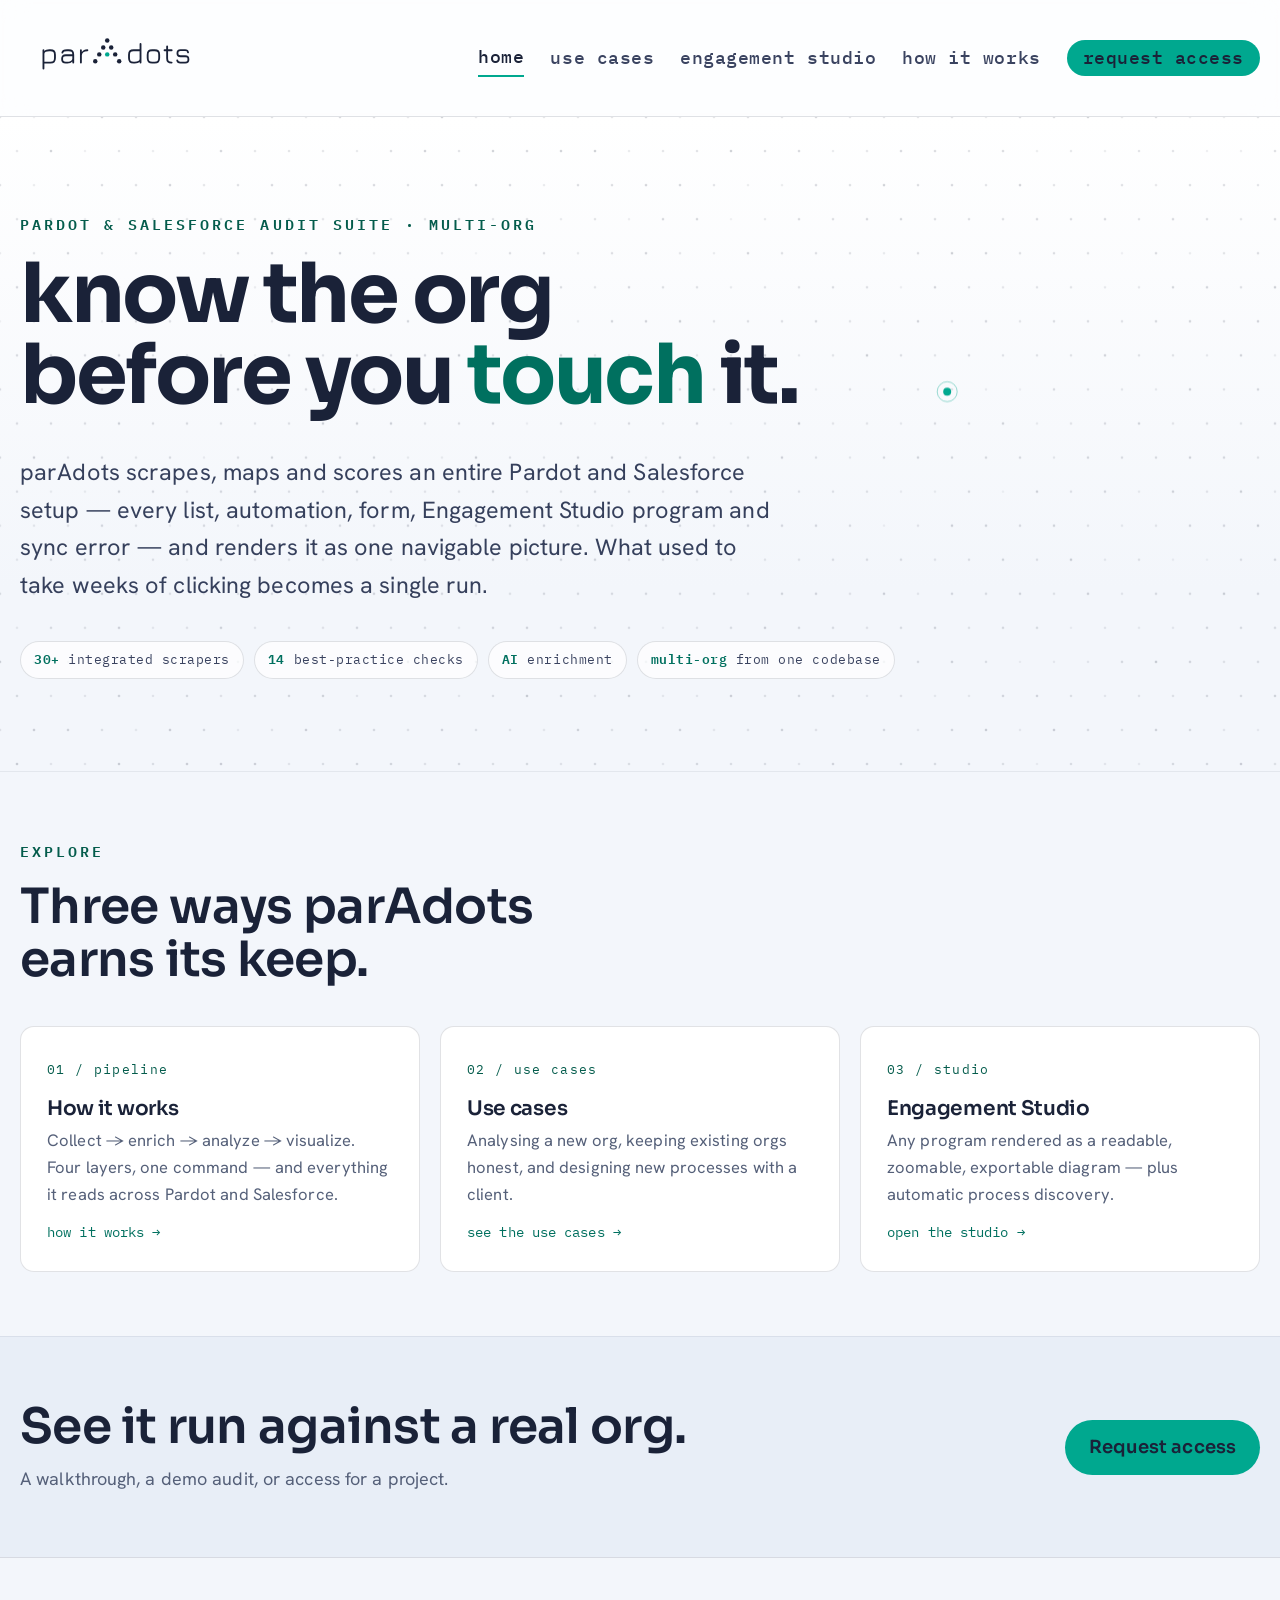
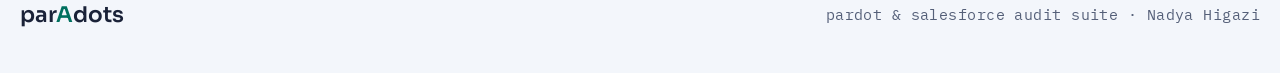
==== commit 2e0a9f36: "Add files via upload" ====
--- a/index.html
+++ b/index.html
@@ -18,9 +18,9 @@
     <a class="brandmark" href="index.html" aria-label="parAdots home"><img src="assets/parAdots-logo.svg" alt="parAdots"></a>
     <nav class="nav-links">
       <a href="index.html" class="active">home</a>
-      <a href="how-it-works.html" class="hide-sm">how it works</a>
       <a href="scenarios.html" class="hide-sm">use cases</a>
       <a href="engagement-studio.html" class="hide-sm">engagement studio</a>
+      <a href="how-it-works.html" class="hide-sm">how it works</a>
       <a href="request-access.html" class="nav-cta">request access</a>
     </nav>
   </div>
@@ -81,12 +81,6 @@
 <footer>
   <div class="wrap foot">
     <span class="wordmark">par<span class="cap">A</span>dots</span>
-    <nav>
-      <a href="how-it-works.html">how it works</a>
-      <a href="scenarios.html">use cases</a>
-      <a href="engagement-studio.html">engagement studio</a>
-      <a href="request-access.html">request access</a>
-    </nav>
     <p>pardot &amp; salesforce audit suite · Nadya Higazi</p>
   </div>
 </footer>
--- a/styles.css
+++ b/styles.css
@@ -5,7 +5,7 @@
   --ink:#1a2238; --fg:#1a2238; --muted:#556079;
   --line:rgba(26,34,56,0.13); --line-2:rgba(26,34,56,0.07);
   --warn:#d08a1e; --crit:#d6453b; --info:#3f6fc0;
-  --maxw:1080px; --wide:1200px; --r:14px;
+  --maxw:1280px; --wide:1280px; --r:14px;
   --font-display:'Sora',system-ui,sans-serif;
   --font-body:'Hanken Grotesk',system-ui,sans-serif;
   --font-mono:'IBM Plex Mono',ui-monospace,monospace;
@@ -37,16 +37,16 @@
 header{position:sticky;top:0;z-index:70;background:rgba(255,255,255,.82);backdrop-filter:blur(14px);-webkit-backdrop-filter:blur(14px);border-bottom:1px solid var(--line);}
 .nav{display:flex;align-items:center;gap:22px;min-height:112px;flex-wrap:wrap;padding-block:12px;}
 .brandmark{display:flex;align-items:center;text-decoration:none;}
-.brandmark img{height:78px;width:auto;display:block;}
+.brandmark img{height:92px;width:auto;display:block;}
 .nav-links{margin-left:auto;display:flex;gap:26px;align-items:center;flex-wrap:wrap;}
-.nav-links a{font-family:var(--font-mono);font-size:.82rem;letter-spacing:.06em;text-decoration:none;color:var(--muted);text-transform:lowercase;transition:color .18s;padding-block:4px;}
+.nav-links a{font-family:var(--font-mono);font-size:.98rem;font-weight:500;letter-spacing:.03em;text-decoration:none;color:#3a4360;text-transform:lowercase;transition:color .18s;padding-block:4px;}
 .nav-links a:hover{color:var(--ink);}
 .nav-links a.active{color:var(--ink);border-bottom:2px solid var(--accent);}
 .nav-cta{color:var(--ink)!important;background:var(--accent);padding:9px 16px;border-radius:100px;font-weight:500;border-bottom:0!important;}
 .nav-cta:hover{background:#0fbda2;}
 @media(max-width:860px){
-  .brandmark img{height:56px;}
-  .nav{min-height:84px;}
+  .brandmark img{height:68px;}
+  .nav{min-height:88px;}
   .nav-links{gap:16px;}
   .nav-links a.hide-sm{display:none;}
 }
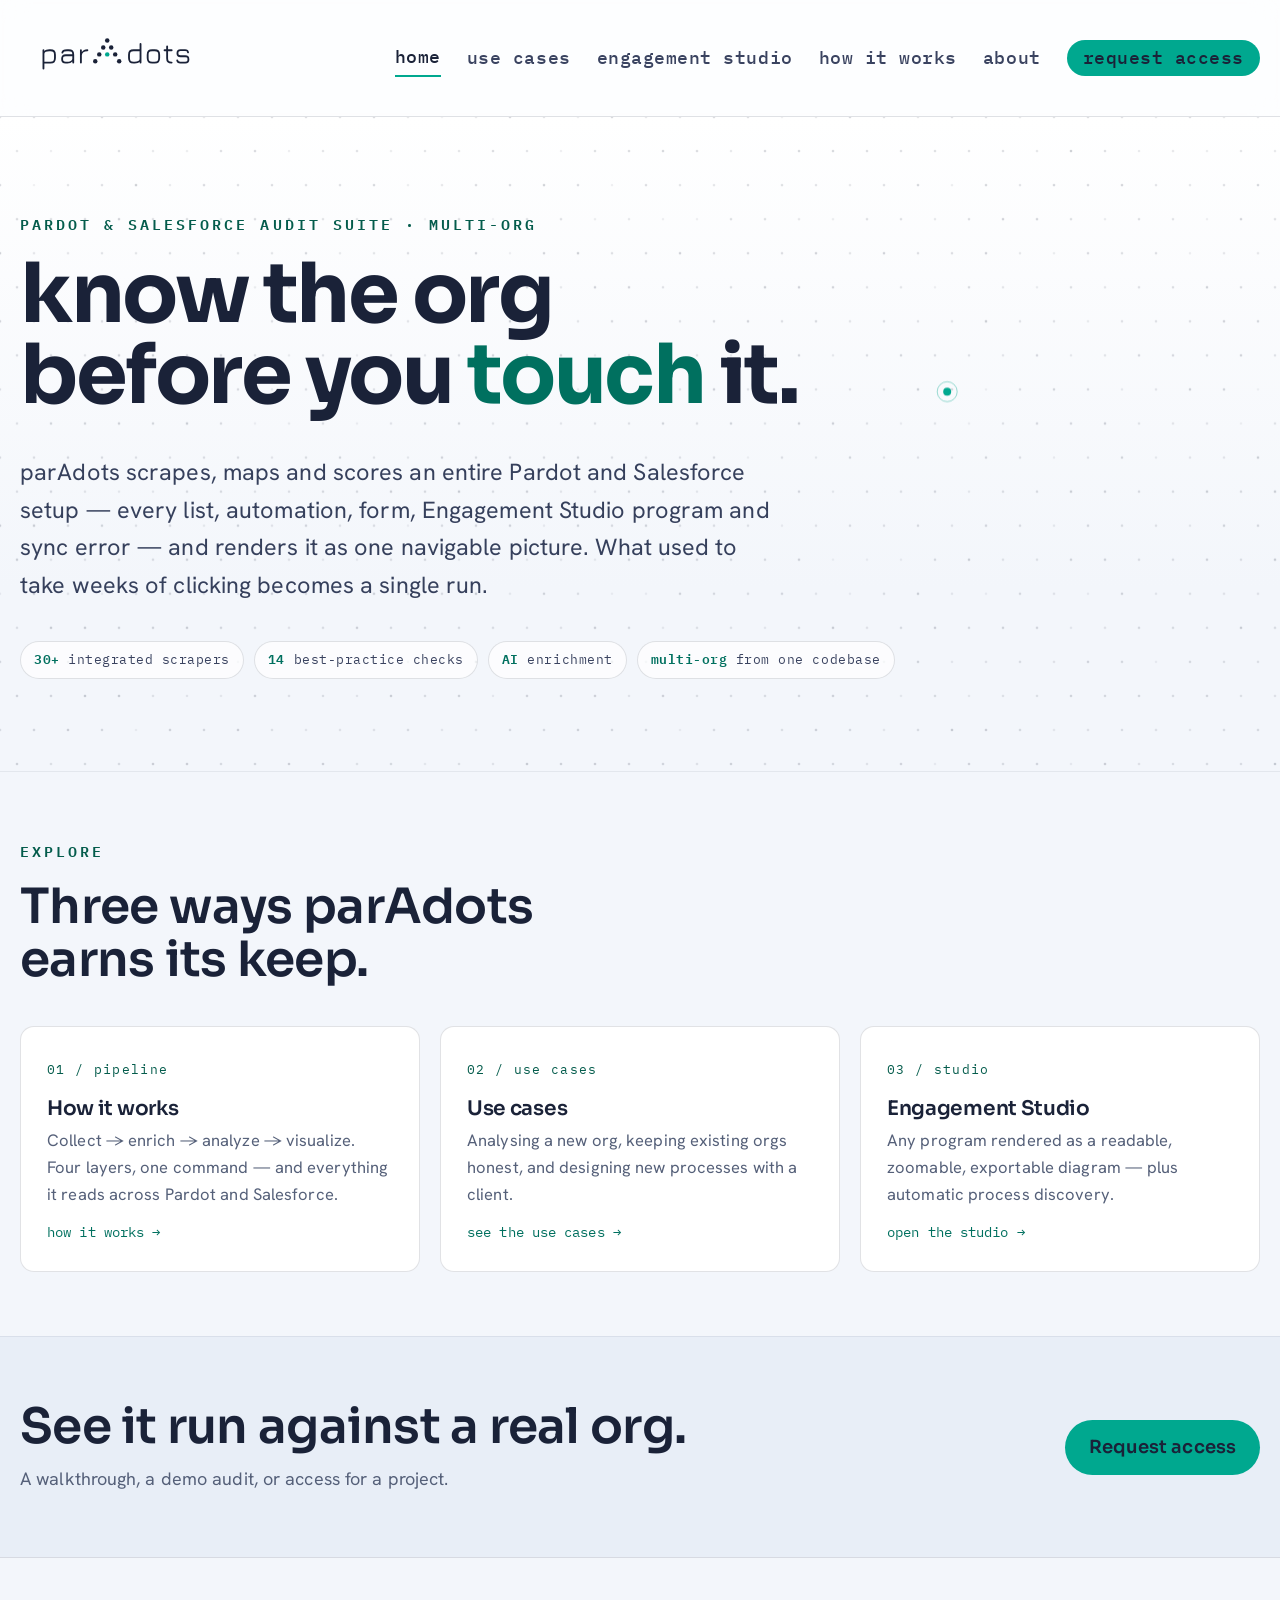
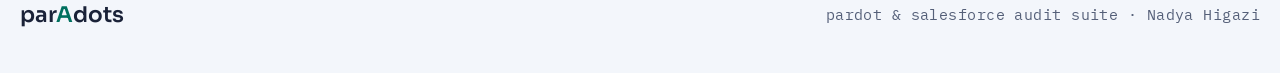
==== commit d180ff5a: "Add files via upload" ====
--- a/index.html
+++ b/index.html
@@ -21,6 +21,7 @@
       <a href="scenarios.html" class="hide-sm">use cases</a>
       <a href="engagement-studio.html" class="hide-sm">engagement studio</a>
       <a href="how-it-works.html" class="hide-sm">how it works</a>
+      <a href="about.html" class="hide-sm">about</a>
       <a href="request-access.html" class="nav-cta">request access</a>
     </nav>
   </div>
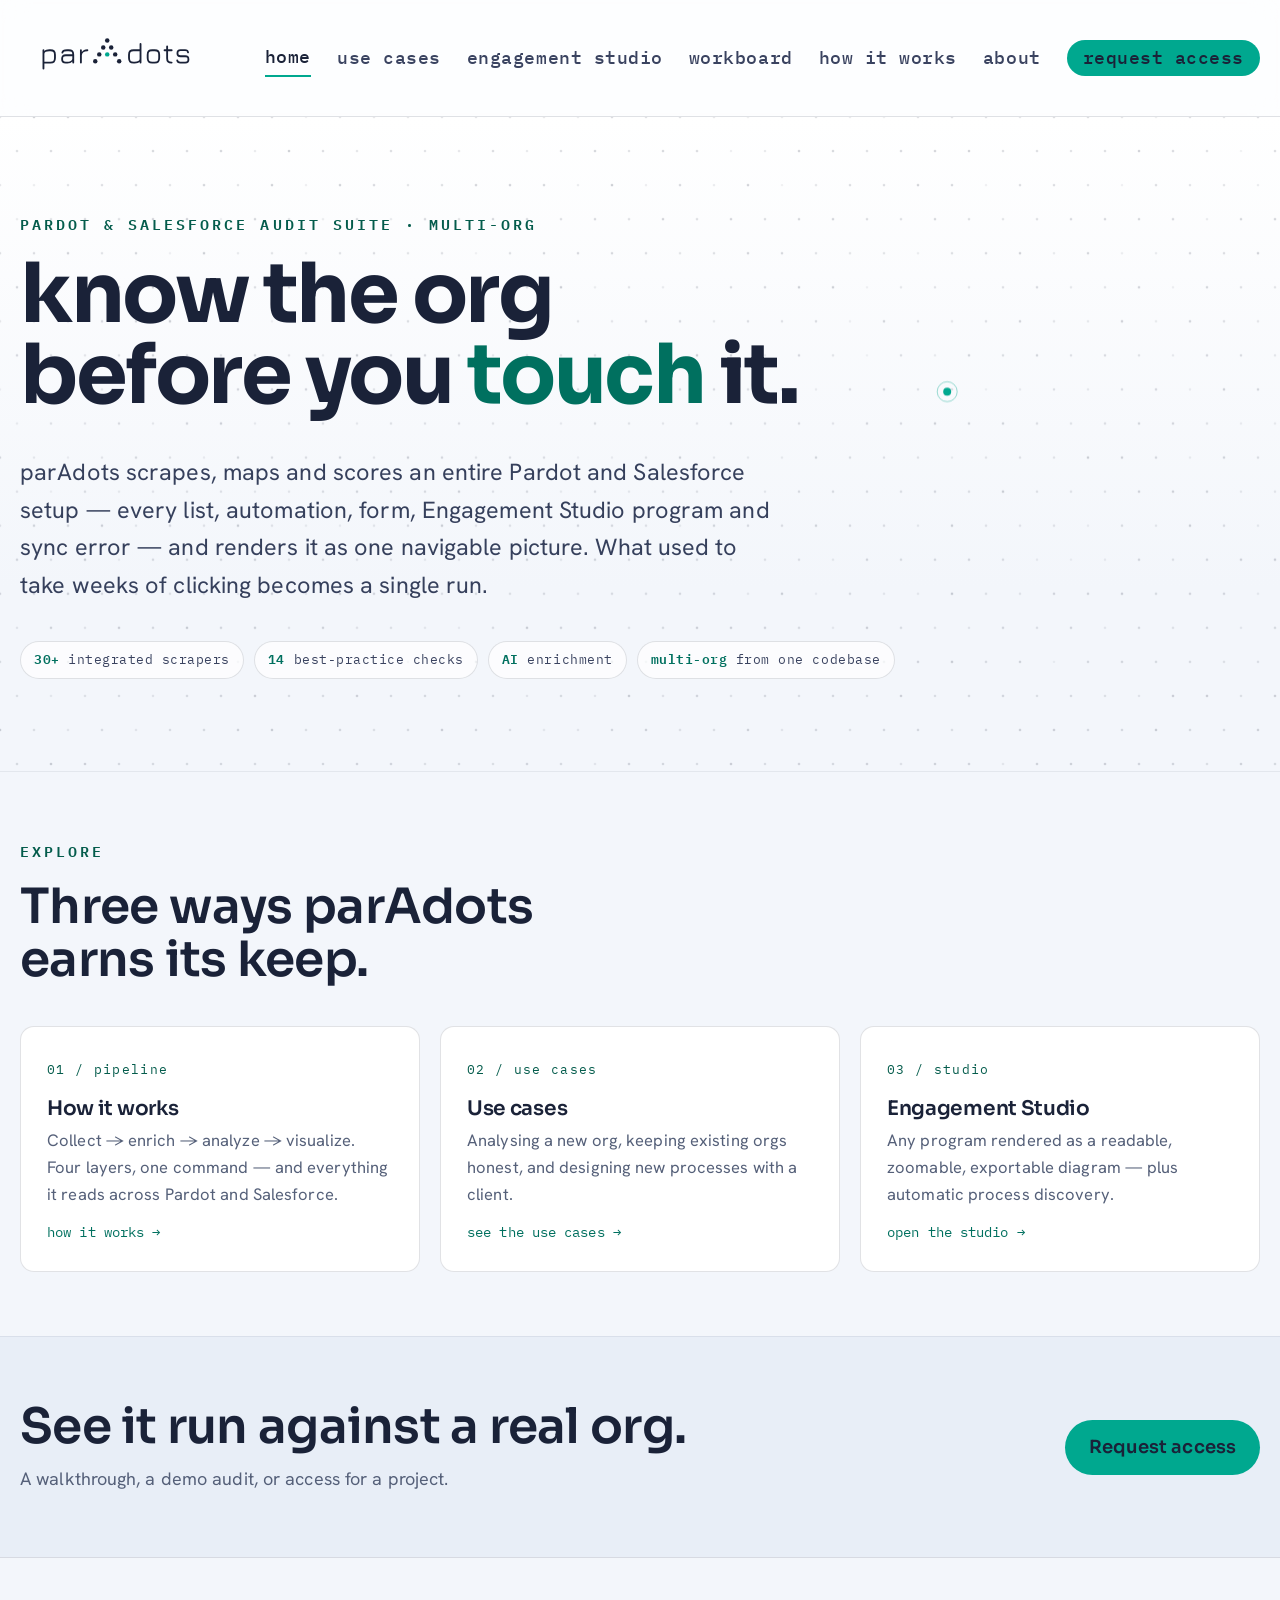
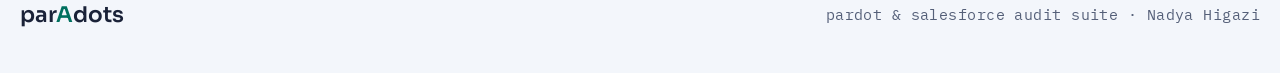
==== commit 338cacfb: "Add files via upload" ====
--- a/index.html
+++ b/index.html
@@ -20,6 +20,7 @@
       <a href="index.html" class="active">home</a>
       <a href="scenarios.html" class="hide-sm">use cases</a>
       <a href="engagement-studio.html" class="hide-sm">engagement studio</a>
+      <a href="workboard.html" class="hide-sm">workboard</a>
       <a href="how-it-works.html" class="hide-sm">how it works</a>
       <a href="about.html" class="hide-sm">about</a>
       <a href="request-access.html" class="nav-cta">request access</a>
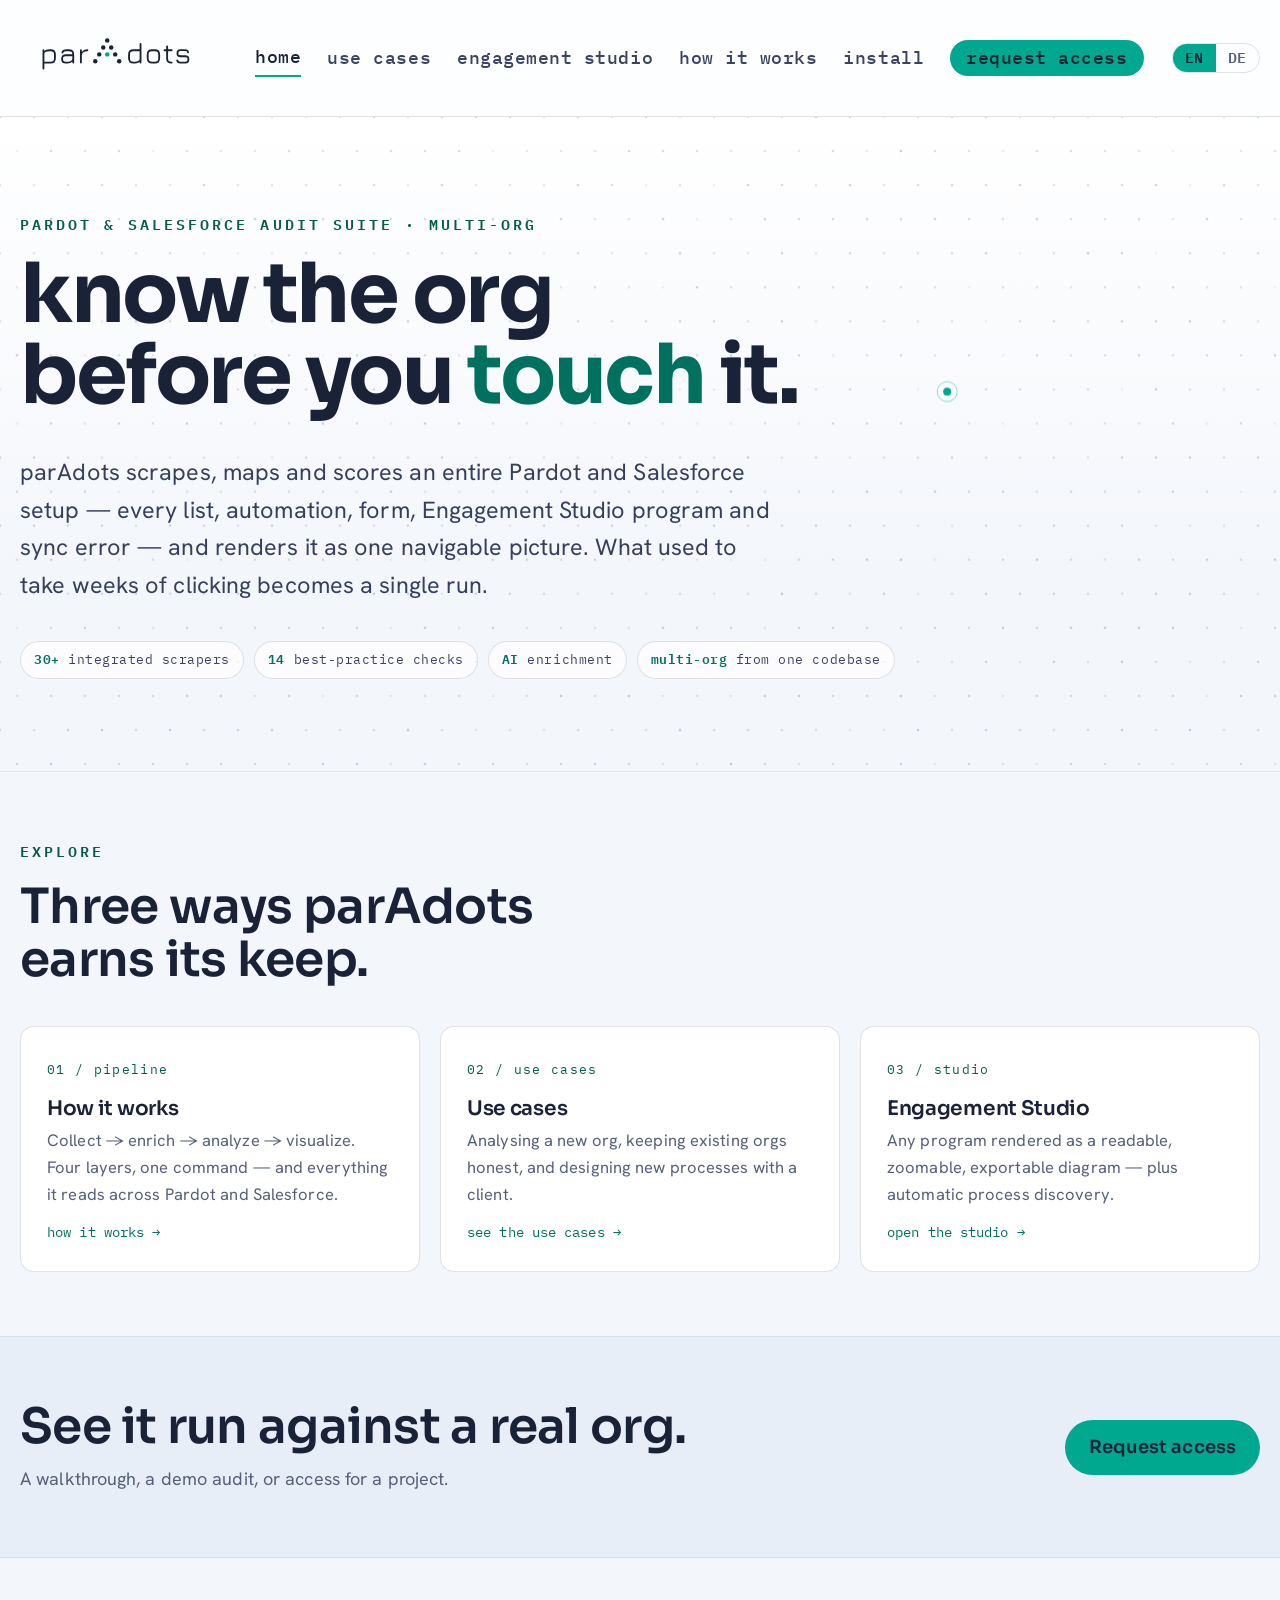
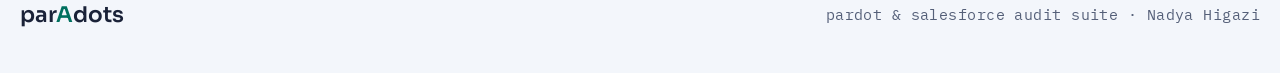
==== commit 87a4b3ee: "Add files via upload German - English Versions + Download section" ====
--- a/index.html
+++ b/index.html
@@ -17,13 +17,13 @@
   <div class="wrap nav">
     <a class="brandmark" href="index.html" aria-label="parAdots home"><img src="assets/parAdots-logo.svg" alt="parAdots"></a>
     <nav class="nav-links">
-      <a href="index.html" class="active">home</a>
-      <a href="scenarios.html" class="hide-sm">use cases</a>
-      <a href="engagement-studio.html" class="hide-sm">engagement studio</a>
-      <a href="workboard.html" class="hide-sm">workboard</a>
-      <a href="how-it-works.html" class="hide-sm">how it works</a>
-      <a href="about.html" class="hide-sm">about</a>
-      <a href="request-access.html" class="nav-cta">request access</a>
+      <a href="index.html" class="active" data-i18n="nav.home">home</a>
+      <a href="scenarios.html" class="hide-sm" data-i18n="nav.uc">use cases</a>
+      <a href="engagement-studio.html" class="hide-sm" data-i18n="nav.es">engagement studio</a>
+      <a href="how-it-works.html" class="hide-sm" data-i18n="nav.hiw">how it works</a>
+      <a href="install.html" class="hide-sm" data-i18n="nav.install">install</a>
+      <a href="request-access.html" class="nav-cta" data-i18n="nav.cta">request access</a>
+      <span class="langtoggle" role="group" aria-label="Language"><button type="button" data-lang="en">EN</button><button type="button" data-lang="de">DE</button></span>
     </nav>
   </div>
 </header>
@@ -31,40 +31,40 @@
 <section class="hero">
   <canvas id="dotfield" aria-hidden="true"></canvas>
   <div class="wrap">
-    <span class="eyebrow">pardot &amp; salesforce audit suite · multi-org</span>
-    <h1>know the org before you <span class="mark">touch</span> it.</h1>
-    <p class="lead">parAdots scrapes, maps and scores an entire Pardot and Salesforce setup — every list, automation, form, Engagement&nbsp;Studio program and sync error — and renders it as one navigable picture. What used to take weeks of clicking becomes a single run.</p>
+    <span class="eyebrow" data-i18n="home.eyebrow">pardot &amp; salesforce audit suite · multi-org</span>
+    <h1 data-i18n="home.h1">know the org before you <span class="mark">touch</span> it.</h1>
+    <p class="lead" data-i18n="home.lead">parAdots scrapes, maps and scores an entire Pardot and Salesforce setup — every list, automation, form, Engagement&nbsp;Studio program and sync error — and renders it as one navigable picture. What used to take weeks of clicking becomes a single run.</p>
     <div class="chips">
-      <span class="chip"><b>30+</b> integrated scrapers</span>
-      <span class="chip"><b>14</b> best-practice checks</span>
-      <span class="chip"><b>AI</b> enrichment</span>
-      <span class="chip"><b>multi-org</b> from one codebase</span>
+      <span class="chip" data-i18n="home.chip1"><b>30+</b> integrated scrapers</span>
+      <span class="chip" data-i18n="home.chip2"><b>14</b> best-practice checks</span>
+      <span class="chip" data-i18n="home.chip3"><b>AI</b> enrichment</span>
+      <span class="chip" data-i18n="home.chip4"><b>multi-org</b> from one codebase</span>
     </div>
   </div>
 </section>
 
 <section>
   <div class="wrap">
-    <span class="eyebrow">explore</span>
-    <h2 style="max-width:16ch">Three ways parAdots earns its keep.</h2>
+    <span class="eyebrow" data-i18n="home.exp_eyebrow">explore</span>
+    <h2 style="max-width:16ch" data-i18n="home.exp_h2">Three ways parAdots earns its keep.</h2>
     <div class="cards">
       <a class="card" href="how-it-works.html">
-        <span class="num">01 / pipeline</span>
-        <h3>How it works</h3>
-        <p>Collect → enrich → analyze → visualize. Four layers, one command — and everything it reads across Pardot and Salesforce.</p>
-        <span class="go">how it works →</span>
+        <span class="num" data-i18n="home.card1_num">01 / pipeline</span>
+        <h3 data-i18n="home.card1_h">How it works</h3>
+        <p data-i18n="home.card1_p">Collect → enrich → analyze → visualize. Four layers, one command — and everything it reads across Pardot and Salesforce.</p>
+        <span class="go" data-i18n="home.card1_go">how it works →</span>
       </a>
       <a class="card" href="scenarios.html">
-        <span class="num">02 / use cases</span>
-        <h3>Use cases</h3>
-        <p>Analysing a new org, keeping existing orgs honest, and designing new processes with a client.</p>
-        <span class="go">see the use cases →</span>
+        <span class="num" data-i18n="home.card2_num">02 / use cases</span>
+        <h3 data-i18n="home.card2_h">Use cases</h3>
+        <p data-i18n="home.card2_p">Analysing a new org, keeping existing orgs honest, and designing new processes with a client.</p>
+        <span class="go" data-i18n="home.card2_go">see the use cases →</span>
       </a>
       <a class="card" href="engagement-studio.html">
-        <span class="num">03 / studio</span>
-        <h3>Engagement Studio</h3>
-        <p>Any program rendered as a readable, zoomable, exportable diagram — plus automatic process discovery.</p>
-        <span class="go">open the studio →</span>
+        <span class="num" data-i18n="home.card3_num">03 / studio</span>
+        <h3 data-i18n="home.card3_h">Engagement Studio</h3>
+        <p data-i18n="home.card3_p">Any program rendered as a readable, zoomable, exportable diagram — plus automatic process discovery.</p>
+        <span class="go" data-i18n="home.card3_go">open the studio →</span>
       </a>
     </div>
   </div>
@@ -73,17 +73,17 @@
 <section class="band-deep">
   <div class="wrap" style="display:flex;flex-wrap:wrap;gap:20px 36px;align-items:center;justify-content:space-between">
     <div style="min-width:0">
-      <h2 style="margin:0 0 .2em">See it run against a real org.</h2>
-      <p class="muted" style="margin:0">A walkthrough, a demo audit, or access for a project.</p>
+      <h2 style="margin:0 0 .2em" data-i18n="cta.h2">See it run against a real org.</h2>
+      <p class="muted" style="margin:0" data-i18n="cta.p">A walkthrough, a demo audit, or access for a project.</p>
     </div>
-    <a class="btn" href="request-access.html">Request access</a>
+    <a class="btn" href="request-access.html" data-i18n="cta.btn">Request access</a>
   </div>
 </section>
 
 <footer>
   <div class="wrap foot">
     <span class="wordmark">par<span class="cap">A</span>dots</span>
-    <p>pardot &amp; salesforce audit suite · Nadya Higazi</p>
+    <p data-i18n="foot.tag">pardot &amp; salesforce audit suite · Nadya Higazi</p>
   </div>
 </footer>
 
@@ -99,5 +99,6 @@
   var to;window.addEventListener('resize',function(){clearTimeout(to);to=setTimeout(start,180);});start();
 })();
 </script>
+<script src="i18n.js"></script>
 </body>
 </html>
--- a/styles.css
+++ b/styles.css
@@ -44,6 +44,10 @@
 .nav-links a.active{color:var(--ink);border-bottom:2px solid var(--accent);}
 .nav-cta{color:var(--ink)!important;background:var(--accent);padding:9px 16px;border-radius:100px;font-weight:500;border-bottom:0!important;}
 .nav-cta:hover{background:#0fbda2;}
+.langtoggle{display:inline-flex;border:1px solid var(--line);border-radius:100px;overflow:hidden;margin-left:2px;}
+.langtoggle button{border:0;background:transparent;font-family:var(--font-mono);font-size:.84rem;font-weight:600;letter-spacing:.04em;color:var(--muted);padding:6px 12px;cursor:pointer;line-height:1;}
+.langtoggle button.active{background:var(--accent);color:var(--ink);}
+.langtoggle button:not(.active):hover{color:var(--ink);}
 @media(max-width:860px){
   .brandmark img{height:68px;}
   .nav{min-height:88px;}
@@ -127,6 +131,28 @@
 .steps2 .narrow{max-width:560px;width:100%;margin-inline:auto;}
 .steplab{font-family:var(--font-mono);font-size:.88rem;font-weight:600;letter-spacing:.1em;color:var(--accent-ink);margin:0 0 10px;}
 
+/* ---------- install page ---------- */
+.dl-card{border:1px solid var(--line);border-radius:18px;padding:clamp(28px,5vw,52px);background:radial-gradient(120% 140% at 85% 10%,rgba(0,168,143,.14),transparent 55%),var(--surface);}
+.dl-card .btn{font-size:1.05rem;}
+.dl-meta{font-family:var(--font-mono);font-size:.8rem;color:var(--muted);margin-top:16px;}
+.howto{counter-reset:step;list-style:none;margin:1.4em 0 0;padding:0;display:flex;flex-direction:column;gap:18px;}
+.howto li{counter-increment:step;position:relative;padding-left:48px;color:#36405c;min-height:30px;}
+.howto li::before{content:counter(step);position:absolute;left:0;top:-3px;width:30px;height:30px;border-radius:50%;background:var(--surface-2);color:var(--accent-ink);font-family:var(--font-mono);font-weight:600;font-size:.9rem;display:flex;align-items:center;justify-content:center;}
+.howto li b,.howto li strong{color:var(--ink);}
+.cmd{display:block;font-family:var(--font-mono);font-size:.88rem;background:var(--ink);color:#e9edf6;border-radius:8px;padding:11px 14px;margin-top:8px;overflow-x:auto;white-space:pre;}
+.note{border:1px solid var(--line);border-left:3px solid var(--accent);border-radius:10px;background:var(--surface);padding:18px 20px;margin-top:1.8em;}
+.note h3{font-size:1rem;margin:0 0 .3em;}
+.note p{margin:0;color:var(--muted);font-size:.95rem;}
+.prereq{list-style:none;margin:1em 0 0;padding:0;display:grid;gap:10px;}
+.prereq li{padding-left:26px;position:relative;color:#36405c;}
+.prereq li::before{content:"";position:absolute;left:4px;top:9px;width:6px;height:6px;border-radius:50%;background:var(--accent);}
+.subh{font-family:var(--font-display);font-size:1.15rem;margin:2em 0 0;}
+.plat{display:grid;grid-template-columns:1fr 1fr;gap:18px;margin-top:1.6em;}
+.plat .pcard{border:1px solid var(--line);border-radius:var(--r);background:var(--surface);padding:20px;font-size:.92rem;color:var(--muted);}
+.plat .pcard b{color:var(--ink);}
+@media(max-width:700px){.plat{grid-template-columns:1fr;}}
+.licensebox{border:1px solid var(--line);border-radius:18px;padding:clamp(28px,5vw,48px);background:radial-gradient(120% 140% at 15% 10%,rgba(0,168,143,.12),transparent 55%),var(--surface);}
+
 /* ---------- stats ---------- */
 .stats{display:grid;grid-template-columns:repeat(4,1fr);gap:18px;}
 .stat{border:1px solid var(--line);border-radius:var(--r);padding:26px 22px;background:var(--surface);}
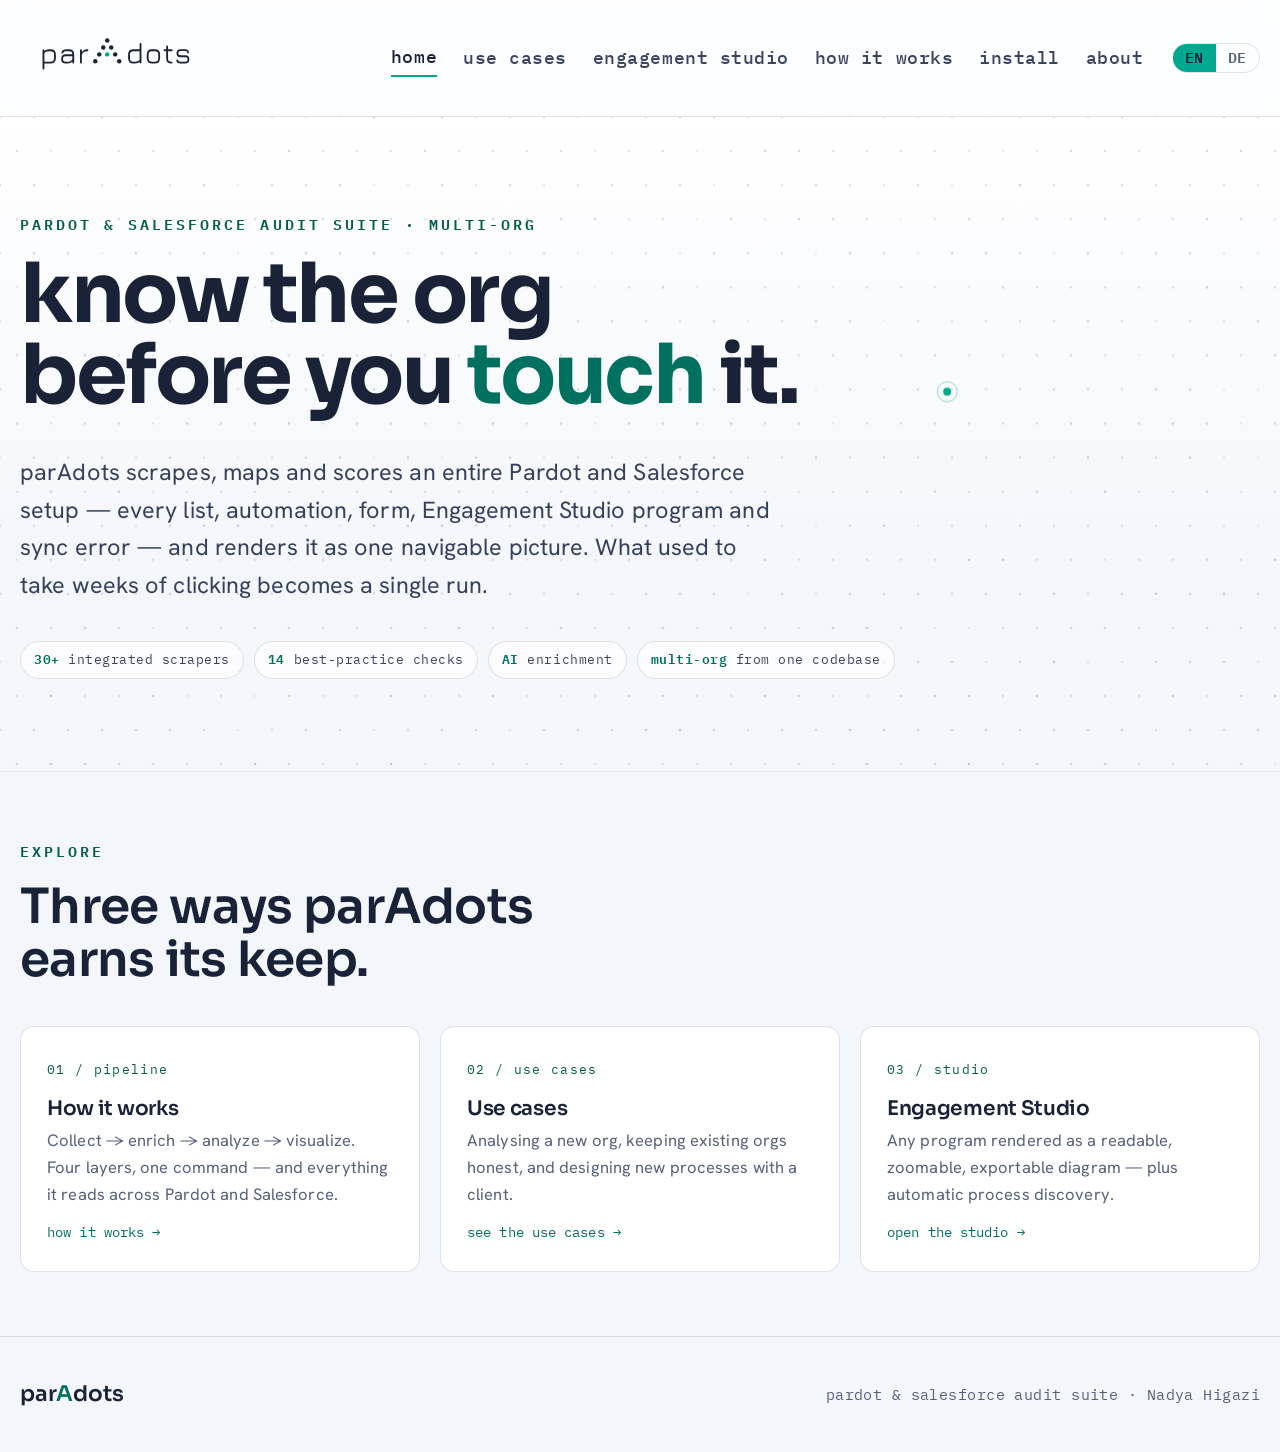
==== commit b8a7dc9c: "Add files via upload" ====
--- a/index.html
+++ b/index.html
@@ -22,7 +22,7 @@
       <a href="engagement-studio.html" class="hide-sm" data-i18n="nav.es">engagement studio</a>
       <a href="how-it-works.html" class="hide-sm" data-i18n="nav.hiw">how it works</a>
       <a href="install.html" class="hide-sm" data-i18n="nav.install">install</a>
-      <a href="request-access.html" class="nav-cta" data-i18n="nav.cta">request access</a>
+      <a href="about.html" class="hide-sm" data-i18n="nav.about">about</a>
       <span class="langtoggle" role="group" aria-label="Language"><button type="button" data-lang="en">EN</button><button type="button" data-lang="de">DE</button></span>
     </nav>
   </div>
@@ -70,15 +70,6 @@
   </div>
 </section>
 
-<section class="band-deep">
-  <div class="wrap" style="display:flex;flex-wrap:wrap;gap:20px 36px;align-items:center;justify-content:space-between">
-    <div style="min-width:0">
-      <h2 style="margin:0 0 .2em" data-i18n="cta.h2">See it run against a real org.</h2>
-      <p class="muted" style="margin:0" data-i18n="cta.p">A walkthrough, a demo audit, or access for a project.</p>
-    </div>
-    <a class="btn" href="request-access.html" data-i18n="cta.btn">Request access</a>
-  </div>
-</section>
 
 <footer>
   <div class="wrap foot">
--- a/styles.css
+++ b/styles.css
@@ -153,6 +153,13 @@
 @media(max-width:700px){.plat{grid-template-columns:1fr;}}
 .licensebox{border:1px solid var(--line);border-radius:18px;padding:clamp(28px,5vw,48px);background:radial-gradient(120% 140% at 15% 10%,rgba(0,168,143,.12),transparent 55%),var(--surface);}
 
+/* ---------- about page ---------- */
+.about-name{font-family:var(--font-display);font-size:clamp(1.5rem,3vw,2rem);margin:.1em 0 .1em;}
+.about-role{font-family:var(--font-mono);font-size:.92rem;color:var(--accent-ink);margin:0 0 1.2em;}
+.inlinelinks{margin-top:16px;font-family:var(--font-mono);font-size:.9rem;display:flex;flex-wrap:wrap;gap:8px 20px;}
+.inlinelinks a{color:var(--accent-ink);text-decoration:none;border-bottom:1px solid var(--line-2);padding-bottom:1px;}
+.inlinelinks a:hover{border-color:var(--accent);}
+
 /* ---------- stats ---------- */
 .stats{display:grid;grid-template-columns:repeat(4,1fr);gap:18px;}
 .stat{border:1px solid var(--line);border-radius:var(--r);padding:26px 22px;background:var(--surface);}
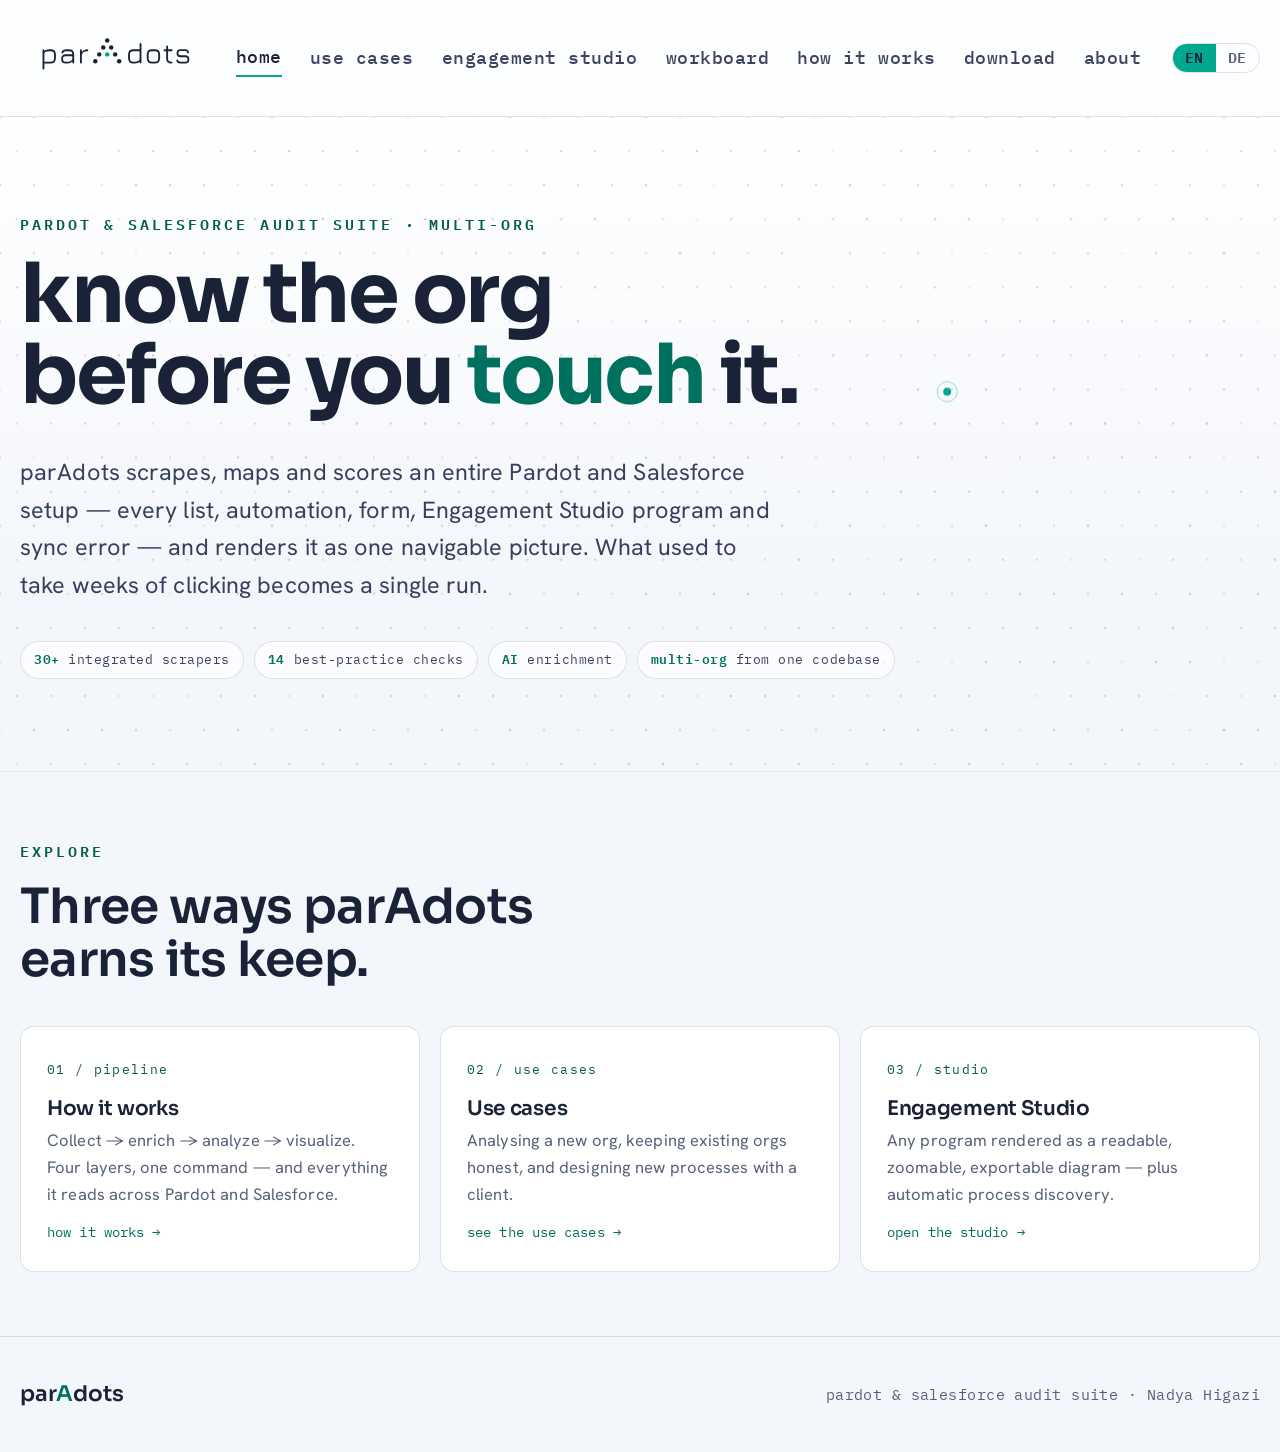
==== commit 410fe793: "Add files via upload" ====
--- a/index.html
+++ b/index.html
@@ -20,8 +20,9 @@
       <a href="index.html" class="active" data-i18n="nav.home">home</a>
       <a href="scenarios.html" class="hide-sm" data-i18n="nav.uc">use cases</a>
       <a href="engagement-studio.html" class="hide-sm" data-i18n="nav.es">engagement studio</a>
+      <a href="workboard.html" class="hide-sm" data-i18n="nav.workboard">workboard</a>
       <a href="how-it-works.html" class="hide-sm" data-i18n="nav.hiw">how it works</a>
-      <a href="install.html" class="hide-sm" data-i18n="nav.install">install</a>
+      <a href="install.html" class="hide-sm" data-i18n="nav.install">download</a>
       <a href="about.html" class="hide-sm" data-i18n="nav.about">about</a>
       <span class="langtoggle" role="group" aria-label="Language"><button type="button" data-lang="en">EN</button><button type="button" data-lang="de">DE</button></span>
     </nav>
--- a/styles.css
+++ b/styles.css
@@ -5,7 +5,7 @@
   --ink:#1a2238; --fg:#1a2238; --muted:#556079;
   --line:rgba(26,34,56,0.13); --line-2:rgba(26,34,56,0.07);
   --warn:#d08a1e; --crit:#d6453b; --info:#3f6fc0;
-  --maxw:1280px; --wide:1280px; --r:14px;
+  --maxw:1440px; --wide:1440px; --r:14px;
   --font-display:'Sora',system-ui,sans-serif;
   --font-body:'Hanken Grotesk',system-ui,sans-serif;
   --font-mono:'IBM Plex Mono',ui-monospace,monospace;
@@ -21,6 +21,8 @@
 section{padding-block:clamp(40px,5vw,64px);position:relative;}
 section + section{border-top:1px solid var(--line-2);}
 .band-deep{background:var(--paper-2);}
+.btn.ghost{background:transparent;color:var(--accent-ink);border:1px solid var(--line-2);}
+.btn.ghost:hover{border-color:var(--accent);background:var(--surface);}
 
 h1,h2,h3{font-family:var(--font-display);text-wrap:balance;font-weight:600;letter-spacing:-.015em;color:var(--ink);margin:0 0 .5em;}
 h2{font-size:clamp(1.9rem,3.8vw,2.8rem);line-height:1.08;}
@@ -35,10 +37,10 @@
 
 /* ---------- header / nav (large logo) ---------- */
 header{position:sticky;top:0;z-index:70;background:rgba(255,255,255,.82);backdrop-filter:blur(14px);-webkit-backdrop-filter:blur(14px);border-bottom:1px solid var(--line);}
-.nav{display:flex;align-items:center;gap:22px;min-height:112px;flex-wrap:wrap;padding-block:12px;}
+.nav{display:flex;align-items:center;gap:22px;min-height:112px;flex-wrap:nowrap;padding-block:12px;}
 .brandmark{display:flex;align-items:center;text-decoration:none;}
 .brandmark img{height:92px;width:auto;display:block;}
-.nav-links{margin-left:auto;display:flex;gap:26px;align-items:center;flex-wrap:wrap;}
+.nav-links{margin-left:auto;display:flex;gap:28px;align-items:center;flex-wrap:nowrap;white-space:nowrap;}
 .nav-links a{font-family:var(--font-mono);font-size:.98rem;font-weight:500;letter-spacing:.03em;text-decoration:none;color:#3a4360;text-transform:lowercase;transition:color .18s;padding-block:4px;}
 .nav-links a:hover{color:var(--ink);}
 .nav-links a.active{color:var(--ink);border-bottom:2px solid var(--accent);}
@@ -48,11 +50,15 @@
 .langtoggle button{border:0;background:transparent;font-family:var(--font-mono);font-size:.84rem;font-weight:600;letter-spacing:.04em;color:var(--muted);padding:6px 12px;cursor:pointer;line-height:1;}
 .langtoggle button.active{background:var(--accent);color:var(--ink);}
 .langtoggle button:not(.active):hover{color:var(--ink);}
-@media(max-width:860px){
-  .brandmark img{height:68px;}
-  .nav{min-height:88px;}
-  .nav-links{gap:16px;}
-  .nav-links a.hide-sm{display:none;}
+@media(max-width:1180px){
+  .nav{flex-wrap:wrap;min-height:0;padding-block:16px;row-gap:12px;}
+  .nav-links{flex-wrap:wrap;gap:14px 22px;margin-left:0;width:100%;}
+  .brandmark img{height:72px;}
+}
+@media(max-width:560px){
+  .brandmark img{height:60px;}
+  .nav-links{gap:10px 16px;}
+  .nav-links a{font-size:.9rem;}
 }
 
 /* ---------- hero (home) ---------- */
